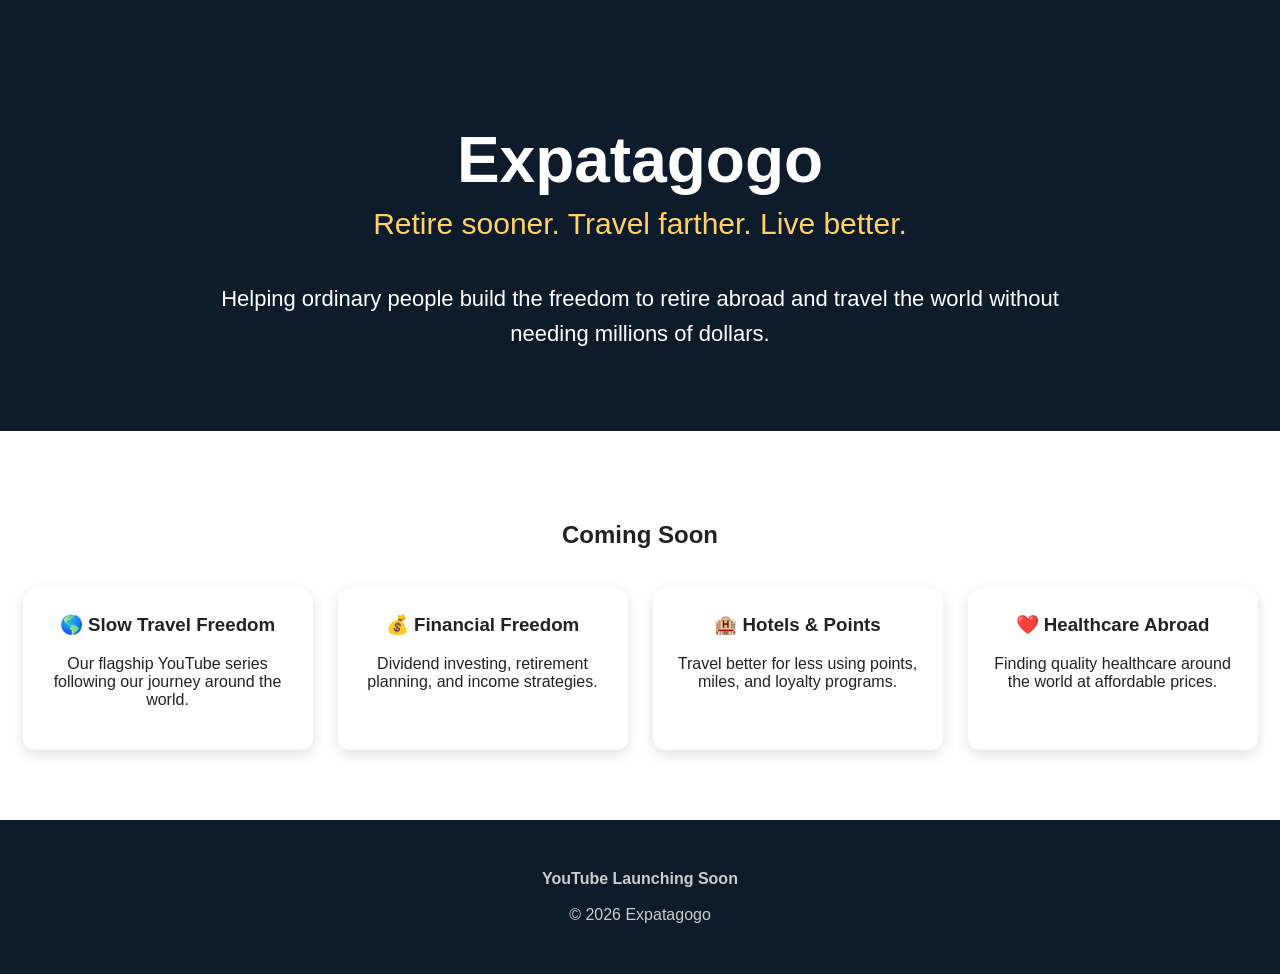
==== index.html @ 3b7f2f59 "Create initial landing page" ====
<!DOCTYPE html>
<html lang="en">
<head>
<meta charset="UTF-8">
<meta name="viewport" content="width=device-width, initial-scale=1">

<title>Expatagogo</title>

<style>
body{
    margin:0;
    font-family:Arial,Helvetica,sans-serif;
    background:#0d1b2a;
    color:white;
    text-align:center;
}

.hero{
    padding:80px 20px;
}

h1{
    font-size:64px;
    margin-bottom:10px;
}

.tagline{
    font-size:30px;
    color:#ffd166;
    margin-bottom:40px;
}

.subtitle{
    max-width:850px;
    margin:auto;
    font-size:22px;
    line-height:1.6;
}

.section{
    background:white;
    color:#222;
    padding:70px 20px;
}

.cards{
    display:flex;
    flex-wrap:wrap;
    justify-content:center;
    gap:25px;
    margin-top:40px;
}

.card{
    width:240px;
    padding:25px;
    border-radius:12px;
    box-shadow:0 4px 14px rgba(0,0,0,.12);
}

.card h3{
    margin-top:0;
}

footer{
    padding:50px;
    background:#0d1b2a;
    color:#ccc;
}
</style>

</head>

<body>

<div class="hero">

<h1>Expatagogo</h1>

<div class="tagline">
Retire sooner. Travel farther. Live better.
</div>

<div class="subtitle">

Helping ordinary people build the freedom to retire abroad and travel the world without needing millions of dollars.

</div>

</div>

<div class="section">

<h2>Coming Soon</h2>

<div class="cards">

<div class="card">
<h3>🌎 Slow Travel Freedom</h3>
<p>Our flagship YouTube series following our journey around the world.</p>
</div>

<div class="card">
<h3>💰 Financial Freedom</h3>
<p>Dividend investing, retirement planning, and income strategies.</p>
</div>

<div class="card">
<h3>🏨 Hotels & Points</h3>
<p>Travel better for less using points, miles, and loyalty programs.</p>
</div>

<div class="card">
<h3>❤️ Healthcare Abroad</h3>
<p>Finding quality healthcare around the world at affordable prices.</p>
</div>

</div>

</div>

<footer>

<strong>YouTube Launching Soon</strong>

<br><br>

© 2026 Expatagogo

</footer>

</body>
</html>
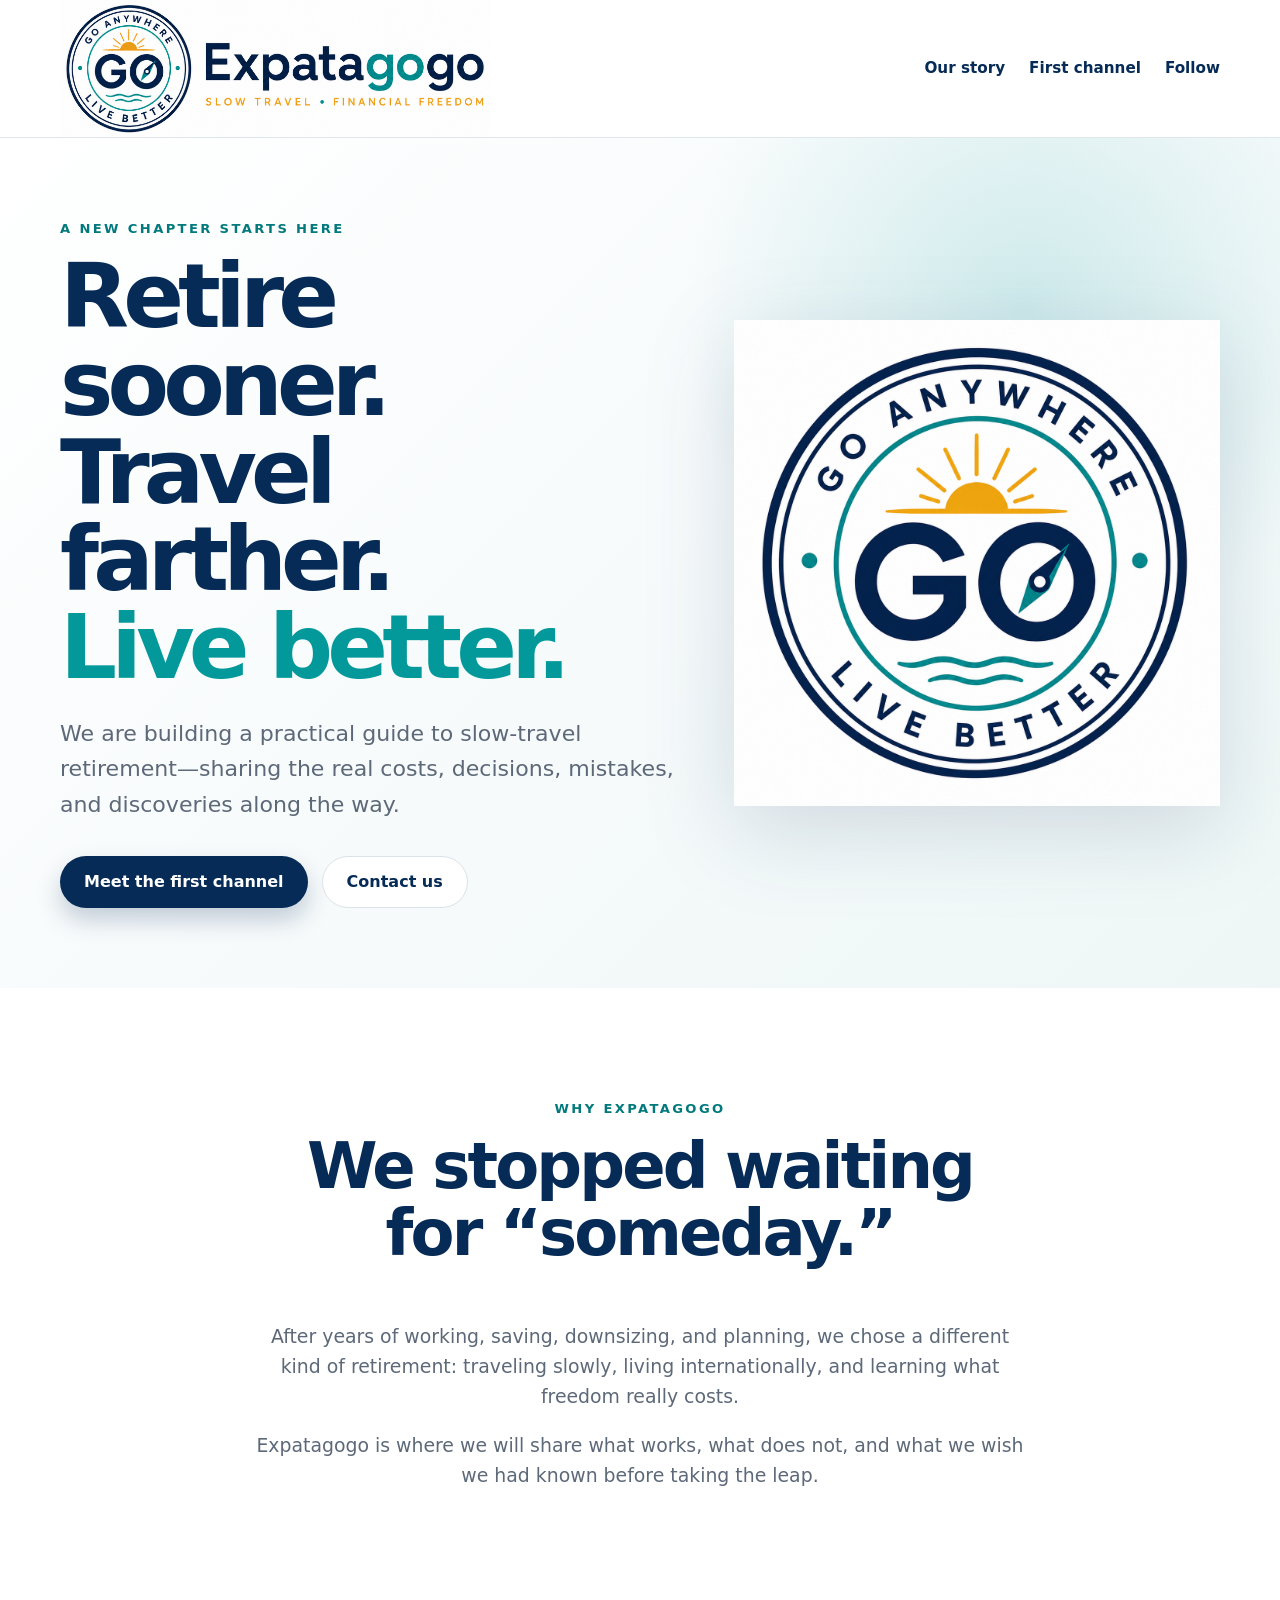
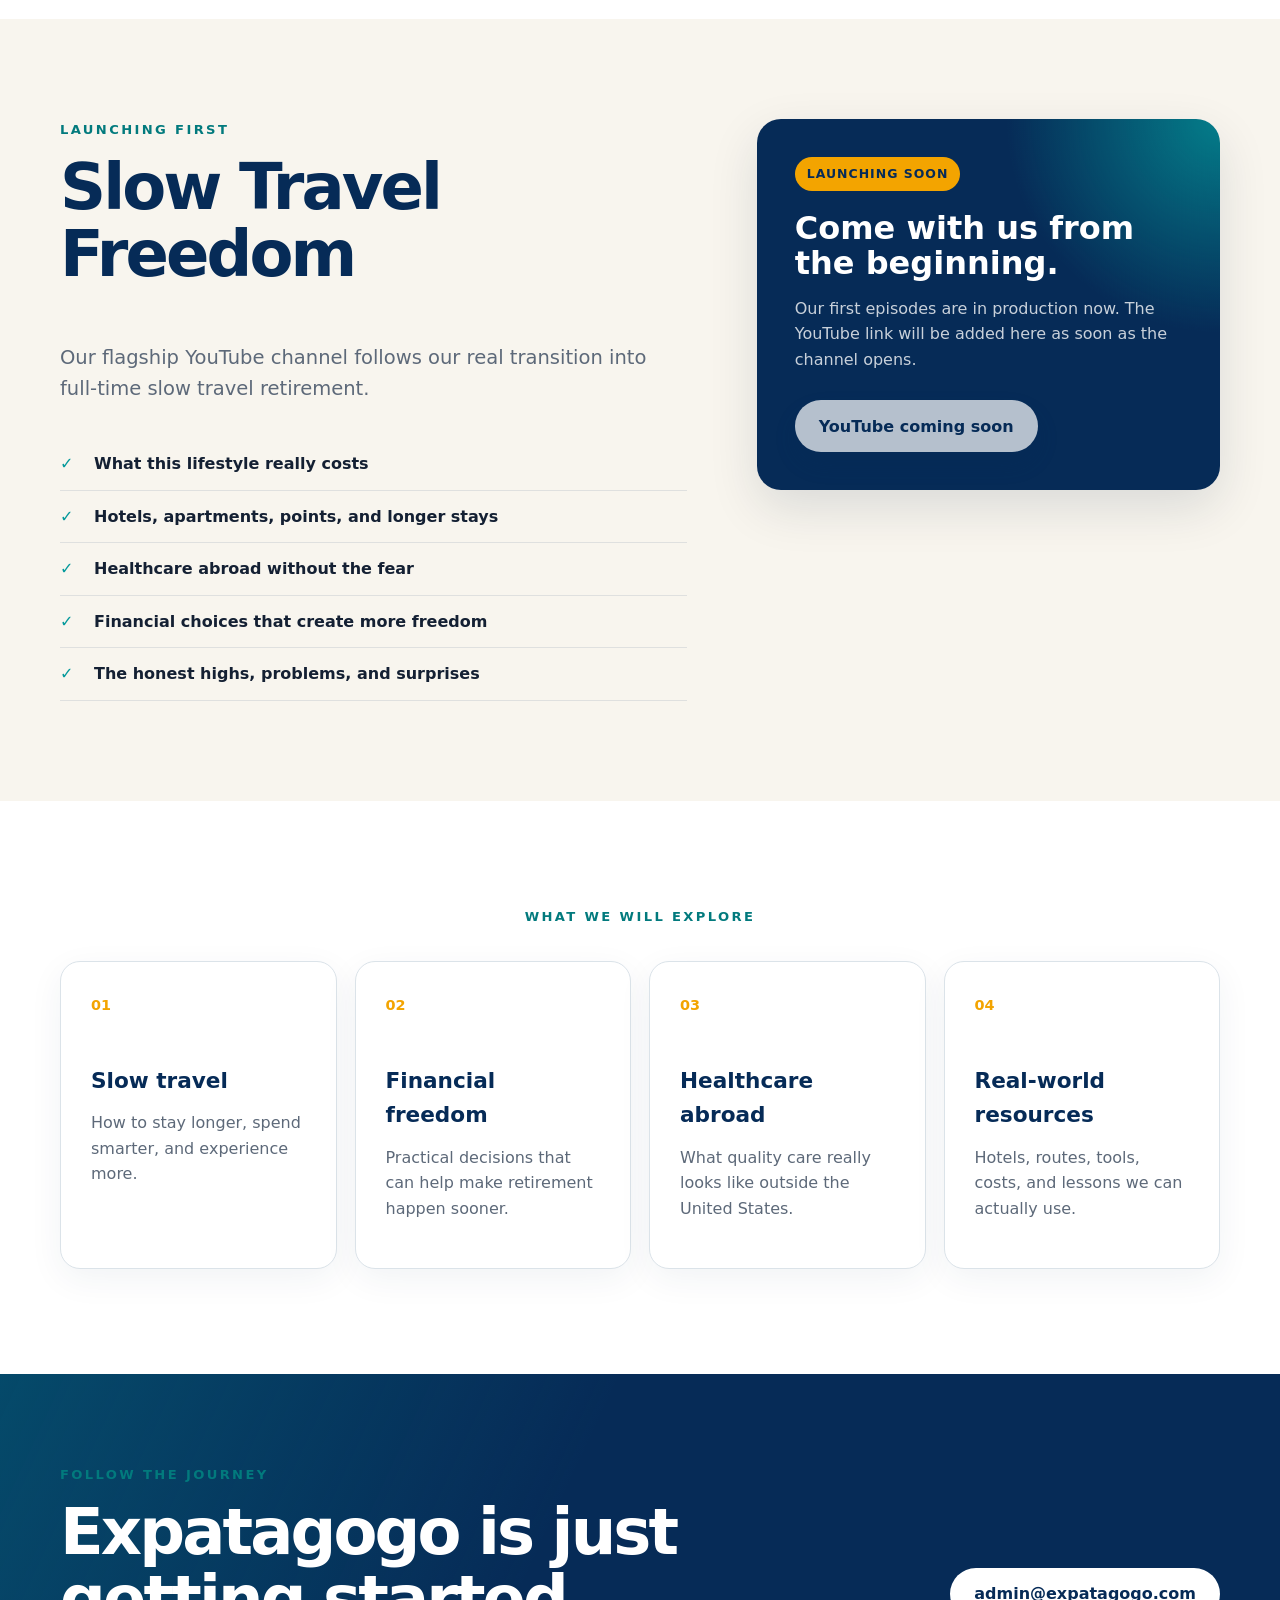
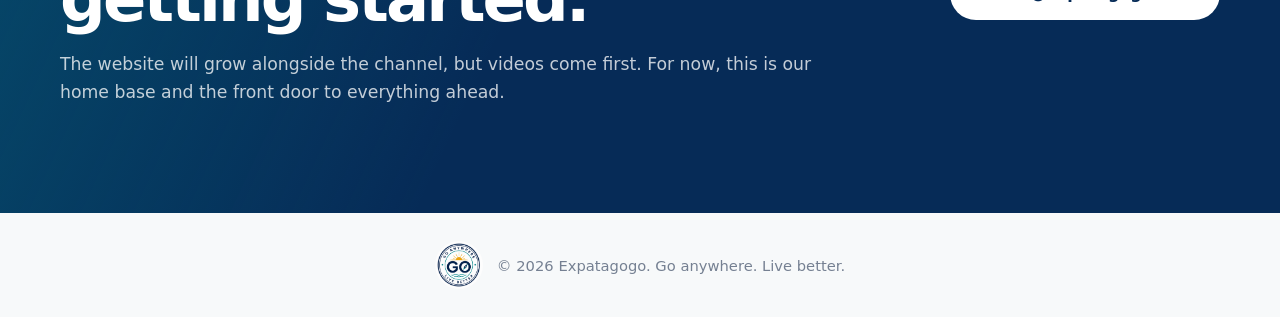
==== commit 1015b2ff: "Add first Expatagogo landing page" ====
--- a/index.html
+++ b/index.html
@@ -1,133 +1,154 @@
-<!DOCTYPE html>
+<!doctype html>
 <html lang="en">
 <head>
-<meta charset="UTF-8">
-<meta name="viewport" content="width=device-width, initial-scale=1">
+  <meta charset="utf-8">
+  <meta name="viewport" content="width=device-width, initial-scale=1">
+  <meta name="description" content="Expatagogo helps people retire sooner, travel farther, and live better through practical slow-travel guidance, financial freedom, and healthcare abroad.">
+  <meta name="theme-color" content="#062b57">
+  <title>Expatagogo | Retire sooner. Travel farther. Live better.</title>
 
-<title>Expatagogo</title>
+  <meta property="og:title" content="Expatagogo">
+  <meta property="og:description" content="Retire sooner. Travel farther. Live better.">
+  <meta property="og:type" content="website">
+  <meta property="og:image" content="images/expatagogo-round-logo.png">
 
-<style>
-body{
-    margin:0;
-    font-family:Arial,Helvetica,sans-serif;
-    background:#0d1b2a;
-    color:white;
-    text-align:center;
-}
-
-.hero{
-    padding:80px 20px;
-}
-
-h1{
-    font-size:64px;
-    margin-bottom:10px;
-}
-
-.tagline{
-    font-size:30px;
-    color:#ffd166;
-    margin-bottom:40px;
-}
-
-.subtitle{
-    max-width:850px;
-    margin:auto;
-    font-size:22px;
-    line-height:1.6;
-}
-
-.section{
-    background:white;
-    color:#222;
-    padding:70px 20px;
-}
-
-.cards{
-    display:flex;
-    flex-wrap:wrap;
-    justify-content:center;
-    gap:25px;
-    margin-top:40px;
-}
-
-.card{
-    width:240px;
-    padding:25px;
-    border-radius:12px;
-    box-shadow:0 4px 14px rgba(0,0,0,.12);
-}
-
-.card h3{
-    margin-top:0;
-}
-
-footer{
-    padding:50px;
-    background:#0d1b2a;
-    color:#ccc;
-}
-</style>
-
+  <link rel="icon" href="images/expatagogo-round-logo.png">
+  <link rel="stylesheet" href="styles.css">
 </head>
 
 <body>
+  <header class="site-header">
+    <div class="container header-inner">
+      <a class="brand" href="#top" aria-label="Expatagogo home">
+        <img src="images/expatagogo-horizontal-logo.png" alt="Expatagogo">
+      </a>
 
-<div class="hero">
+      <nav aria-label="Primary navigation">
+        <a href="#story">Our story</a>
+        <a href="#channel">First channel</a>
+        <a href="#follow">Follow</a>
+      </nav>
+    </div>
+  </header>
 
-<h1>Expatagogo</h1>
+  <main id="top">
+    <section class="hero">
+      <div class="container hero-inner">
+        <div class="hero-copy">
+          <p class="eyebrow">A new chapter starts here</p>
+          <h1>Retire sooner.<br>Travel farther.<br><span>Live better.</span></h1>
+          <p class="hero-lead">
+            We are building a practical guide to slow-travel retirement—sharing
+            the real costs, decisions, mistakes, and discoveries along the way.
+          </p>
 
-<div class="tagline">
-Retire sooner. Travel farther. Live better.
-</div>
+          <div class="hero-actions">
+            <a class="button button-primary" href="#channel">Meet the first channel</a>
+            <a class="button button-secondary" href="mailto:admin@expatagogo.com">Contact us</a>
+          </div>
+        </div>
 
-<div class="subtitle">
+        <div class="hero-mark">
+          <img src="images/expatagogo-round-logo.png" alt="Expatagogo Go Anywhere, Live Better emblem">
+        </div>
+      </div>
+    </section>
 
-Helping ordinary people build the freedom to retire abroad and travel the world without needing millions of dollars.
+    <section class="intro" id="story">
+      <div class="container narrow">
+        <p class="section-label">Why Expatagogo</p>
+        <h2>We stopped waiting for “someday.”</h2>
+        <p>
+          After years of working, saving, downsizing, and planning, we chose a
+          different kind of retirement: traveling slowly, living internationally,
+          and learning what freedom really costs.
+        </p>
+        <p>
+          Expatagogo is where we will share what works, what does not, and what
+          we wish we had known before taking the leap.
+        </p>
+      </div>
+    </section>
 
-</div>
+    <section class="channel" id="channel">
+      <div class="container channel-grid">
+        <div>
+          <p class="section-label">Launching first</p>
+          <h2>Slow Travel Freedom</h2>
+          <p class="channel-lead">
+            Our flagship YouTube channel follows our real transition into
+            full-time slow travel retirement.
+          </p>
 
-</div>
+          <ul class="check-list">
+            <li>What this lifestyle really costs</li>
+            <li>Hotels, apartments, points, and longer stays</li>
+            <li>Healthcare abroad without the fear</li>
+            <li>Financial choices that create more freedom</li>
+            <li>The honest highs, problems, and surprises</li>
+          </ul>
+        </div>
 
-<div class="section">
+        <aside class="launch-card">
+          <span class="launch-badge">Launching soon</span>
+          <h3>Come with us from the beginning.</h3>
+          <p>
+            Our first episodes are in production now. The YouTube link will be
+            added here as soon as the channel opens.
+          </p>
+          <a class="button button-primary disabled" href="#" aria-disabled="true">YouTube coming soon</a>
+        </aside>
+      </div>
+    </section>
 
-<h2>Coming Soon</h2>
+    <section class="topics">
+      <div class="container">
+        <p class="section-label centered">What we will explore</p>
+        <div class="topic-grid">
+          <article>
+            <span>01</span>
+            <h3>Slow travel</h3>
+            <p>How to stay longer, spend smarter, and experience more.</p>
+          </article>
+          <article>
+            <span>02</span>
+            <h3>Financial freedom</h3>
+            <p>Practical decisions that can help make retirement happen sooner.</p>
+          </article>
+          <article>
+            <span>03</span>
+            <h3>Healthcare abroad</h3>
+            <p>What quality care really looks like outside the United States.</p>
+          </article>
+          <article>
+            <span>04</span>
+            <h3>Real-world resources</h3>
+            <p>Hotels, routes, tools, costs, and lessons we can actually use.</p>
+          </article>
+        </div>
+      </div>
+    </section>
 
-<div class="cards">
+    <section class="follow" id="follow">
+      <div class="container follow-inner">
+        <div>
+          <p class="section-label">Follow the journey</p>
+          <h2>Expatagogo is just getting started.</h2>
+          <p>
+            The website will grow alongside the channel, but videos come first.
+            For now, this is our home base and the front door to everything ahead.
+          </p>
+        </div>
+        <a class="button button-light" href="mailto:admin@expatagogo.com">admin@expatagogo.com</a>
+      </div>
+    </section>
+  </main>
 
-<div class="card">
-<h3>🌎 Slow Travel Freedom</h3>
-<p>Our flagship YouTube series following our journey around the world.</p>
-</div>
-
-<div class="card">
-<h3>💰 Financial Freedom</h3>
-<p>Dividend investing, retirement planning, and income strategies.</p>
-</div>
-
-<div class="card">
-<h3>🏨 Hotels & Points</h3>
-<p>Travel better for less using points, miles, and loyalty programs.</p>
-</div>
-
-<div class="card">
-<h3>❤️ Healthcare Abroad</h3>
-<p>Finding quality healthcare around the world at affordable prices.</p>
-</div>
-
-</div>
-
-</div>
-
-<footer>
-
-<strong>YouTube Launching Soon</strong>
-
-<br><br>
-
-© 2026 Expatagogo
-
-</footer>
-
+  <footer>
+    <div class="container footer-inner">
+      <img src="images/expatagogo-round-logo.png" alt="" aria-hidden="true">
+      <p>© 2026 Expatagogo. Go anywhere. Live better.</p>
+    </div>
+  </footer>
 </body>
 </html>
--- a/styles.css
+++ b/styles.css
@@ -0,0 +1,488 @@
+:root {
+  --navy: #062b57;
+  --navy-deep: #031d3a;
+  --teal: #03999b;
+  --teal-dark: #027a7d;
+  --gold: #f3a400;
+  --cream: #f8f5ee;
+  --white: #ffffff;
+  --ink: #142033;
+  --muted: #5d6979;
+  --line: #dbe3e9;
+  --shadow: 0 18px 50px rgba(3, 29, 58, 0.12);
+  --radius: 24px;
+}
+
+* {
+  box-sizing: border-box;
+}
+
+html {
+  scroll-behavior: smooth;
+}
+
+body {
+  margin: 0;
+  color: var(--ink);
+  background: var(--white);
+  font-family: Inter, ui-sans-serif, system-ui, -apple-system, BlinkMacSystemFont, "Segoe UI", sans-serif;
+  line-height: 1.6;
+}
+
+img {
+  display: block;
+  max-width: 100%;
+}
+
+a {
+  color: inherit;
+}
+
+.container {
+  width: min(1160px, calc(100% - 40px));
+  margin: 0 auto;
+}
+
+.narrow {
+  width: min(780px, calc(100% - 40px));
+}
+
+.site-header {
+  position: sticky;
+  top: 0;
+  z-index: 20;
+  background: rgba(255, 255, 255, 0.94);
+  backdrop-filter: blur(14px);
+  border-bottom: 1px solid rgba(219, 227, 233, 0.85);
+}
+
+.header-inner {
+  min-height: 84px;
+  display: flex;
+  align-items: center;
+  justify-content: space-between;
+  gap: 28px;
+}
+
+.brand {
+  width: min(430px, 52vw);
+}
+
+.brand img {
+  width: 100%;
+}
+
+nav {
+  display: flex;
+  gap: 24px;
+}
+
+nav a {
+  text-decoration: none;
+  color: var(--navy);
+  font-weight: 700;
+  font-size: 0.95rem;
+}
+
+nav a:hover {
+  color: var(--teal-dark);
+}
+
+.hero {
+  overflow: hidden;
+  background:
+    radial-gradient(circle at 80% 20%, rgba(3, 153, 155, 0.16), transparent 28%),
+    linear-gradient(135deg, #ffffff 0%, #f6fafb 55%, #eef7f6 100%);
+}
+
+.hero-inner {
+  min-height: 690px;
+  display: grid;
+  grid-template-columns: 1.12fr 0.88fr;
+  align-items: center;
+  gap: 56px;
+  padding: 80px 0;
+}
+
+.eyebrow,
+.section-label {
+  margin: 0 0 14px;
+  color: var(--teal-dark);
+  font-size: 0.82rem;
+  font-weight: 850;
+  letter-spacing: 0.18em;
+  text-transform: uppercase;
+}
+
+.hero h1,
+h2,
+h3,
+p {
+  margin-top: 0;
+}
+
+.hero h1 {
+  margin-bottom: 24px;
+  color: var(--navy);
+  font-size: clamp(3.4rem, 7vw, 6.7rem);
+  line-height: 0.98;
+  letter-spacing: -0.065em;
+}
+
+.hero h1 span {
+  color: var(--teal);
+}
+
+.hero-lead {
+  max-width: 680px;
+  color: var(--muted);
+  font-size: clamp(1.15rem, 2vw, 1.38rem);
+}
+
+.hero-actions {
+  display: flex;
+  flex-wrap: wrap;
+  gap: 14px;
+  margin-top: 34px;
+}
+
+.button {
+  display: inline-flex;
+  min-height: 52px;
+  align-items: center;
+  justify-content: center;
+  padding: 0 24px;
+  border-radius: 999px;
+  text-decoration: none;
+  font-weight: 850;
+  transition: transform 160ms ease, box-shadow 160ms ease, background 160ms ease;
+}
+
+.button:hover {
+  transform: translateY(-2px);
+}
+
+.button-primary {
+  color: var(--white);
+  background: var(--navy);
+  box-shadow: 0 12px 24px rgba(6, 43, 87, 0.22);
+}
+
+.button-primary:hover {
+  background: var(--navy-deep);
+}
+
+.button-secondary {
+  color: var(--navy);
+  background: var(--white);
+  border: 1px solid var(--line);
+}
+
+.button-light {
+  color: var(--navy);
+  background: var(--white);
+}
+
+.disabled {
+  pointer-events: none;
+  opacity: 0.7;
+}
+
+.hero-mark {
+  position: relative;
+}
+
+.hero-mark::before {
+  content: "";
+  position: absolute;
+  inset: 12%;
+  z-index: -1;
+  border-radius: 50%;
+  background: var(--gold);
+  filter: blur(70px);
+  opacity: 0.12;
+}
+
+.hero-mark img {
+  width: min(100%, 520px);
+  margin: 0 auto;
+  filter: drop-shadow(0 24px 44px rgba(6, 43, 87, 0.15));
+}
+
+.intro {
+  padding: 110px 0;
+  text-align: center;
+}
+
+.intro h2,
+.channel h2,
+.follow h2 {
+  color: var(--navy);
+  font-size: clamp(2.3rem, 5vw, 4.5rem);
+  line-height: 1.05;
+  letter-spacing: -0.045em;
+}
+
+.intro p:not(.section-label) {
+  color: var(--muted);
+  font-size: 1.18rem;
+}
+
+.channel {
+  padding: 100px 0;
+  background: var(--cream);
+}
+
+.channel-grid {
+  display: grid;
+  grid-template-columns: 1.15fr 0.85fr;
+  gap: 70px;
+  align-items: start;
+}
+
+.channel-lead {
+  color: var(--muted);
+  font-size: 1.22rem;
+}
+
+.check-list {
+  padding: 0;
+  margin: 34px 0 0;
+  list-style: none;
+}
+
+.check-list li {
+  position: relative;
+  padding: 13px 0 13px 34px;
+  border-bottom: 1px solid rgba(6, 43, 87, 0.1);
+  font-weight: 700;
+}
+
+.check-list li::before {
+  content: "✓";
+  position: absolute;
+  left: 0;
+  color: var(--teal);
+  font-weight: 900;
+}
+
+.launch-card {
+  padding: 38px;
+  border-radius: var(--radius);
+  color: var(--white);
+  background:
+    radial-gradient(circle at top right, rgba(3, 153, 155, 0.75), transparent 36%),
+    var(--navy);
+  box-shadow: var(--shadow);
+}
+
+.launch-card h3 {
+  margin: 20px 0 14px;
+  font-size: 2rem;
+  line-height: 1.1;
+}
+
+.launch-card p {
+  color: rgba(255, 255, 255, 0.78);
+}
+
+.launch-card .button {
+  margin-top: 12px;
+  color: var(--navy);
+  background: var(--white);
+}
+
+.launch-badge {
+  display: inline-block;
+  padding: 7px 12px;
+  border-radius: 999px;
+  color: var(--navy);
+  background: var(--gold);
+  font-size: 0.78rem;
+  font-weight: 900;
+  letter-spacing: 0.08em;
+  text-transform: uppercase;
+}
+
+.topics {
+  padding: 105px 0;
+}
+
+.centered {
+  text-align: center;
+}
+
+.topic-grid {
+  display: grid;
+  grid-template-columns: repeat(4, 1fr);
+  gap: 18px;
+  margin-top: 34px;
+}
+
+.topic-grid article {
+  min-height: 260px;
+  padding: 30px;
+  border: 1px solid var(--line);
+  border-radius: 20px;
+  background: var(--white);
+  box-shadow: 0 10px 35px rgba(6, 43, 87, 0.06);
+}
+
+.topic-grid span {
+  color: var(--gold);
+  font-size: 0.9rem;
+  font-weight: 900;
+}
+
+.topic-grid h3 {
+  margin: 46px 0 12px;
+  color: var(--navy);
+  font-size: 1.35rem;
+}
+
+.topic-grid p {
+  color: var(--muted);
+}
+
+.follow {
+  padding: 90px 0;
+  color: var(--white);
+  background:
+    linear-gradient(115deg, rgba(3, 153, 155, 0.28), transparent 42%),
+    var(--navy);
+}
+
+.follow-inner {
+  display: flex;
+  align-items: center;
+  justify-content: space-between;
+  gap: 50px;
+}
+
+.follow h2 {
+  max-width: 700px;
+  margin-bottom: 18px;
+  color: var(--white);
+}
+
+.follow p:not(.section-label) {
+  max-width: 760px;
+  color: rgba(255, 255, 255, 0.76);
+  font-size: 1.08rem;
+}
+
+footer {
+  padding: 28px 0;
+  color: #758092;
+  background: #f7f9fa;
+}
+
+.footer-inner {
+  display: flex;
+  align-items: center;
+  justify-content: center;
+  gap: 14px;
+}
+
+.footer-inner img {
+  width: 48px;
+  height: 48px;
+  border-radius: 50%;
+}
+
+.footer-inner p {
+  margin: 0;
+  font-size: 0.92rem;
+}
+
+@media (max-width: 900px) {
+  nav {
+    display: none;
+  }
+
+  .brand {
+    width: min(430px, 82vw);
+  }
+
+  .hero-inner,
+  .channel-grid {
+    grid-template-columns: 1fr;
+  }
+
+  .hero-inner {
+    padding: 66px 0 72px;
+  }
+
+  .hero-copy {
+    text-align: center;
+  }
+
+  .hero-lead {
+    margin-left: auto;
+    margin-right: auto;
+  }
+
+  .hero-actions {
+    justify-content: center;
+  }
+
+  .hero-mark img {
+    width: min(86vw, 430px);
+  }
+
+  .topic-grid {
+    grid-template-columns: repeat(2, 1fr);
+  }
+
+  .follow-inner {
+    align-items: flex-start;
+    flex-direction: column;
+  }
+}
+
+@media (max-width: 560px) {
+  .container,
+  .narrow {
+    width: min(100% - 28px, 1160px);
+  }
+
+  .header-inner {
+    min-height: 70px;
+  }
+
+  .hero h1 {
+    font-size: clamp(3.05rem, 17vw, 4.7rem);
+  }
+
+  .hero-actions {
+    flex-direction: column;
+  }
+
+  .button {
+    width: 100%;
+  }
+
+  .intro,
+  .channel,
+  .topics,
+  .follow {
+    padding: 72px 0;
+  }
+
+  .launch-card {
+    padding: 28px;
+  }
+
+  .topic-grid {
+    grid-template-columns: 1fr;
+  }
+
+  .topic-grid article {
+    min-height: 220px;
+  }
+
+  .footer-inner {
+    text-align: center;
+    flex-direction: column;
+  }
+}
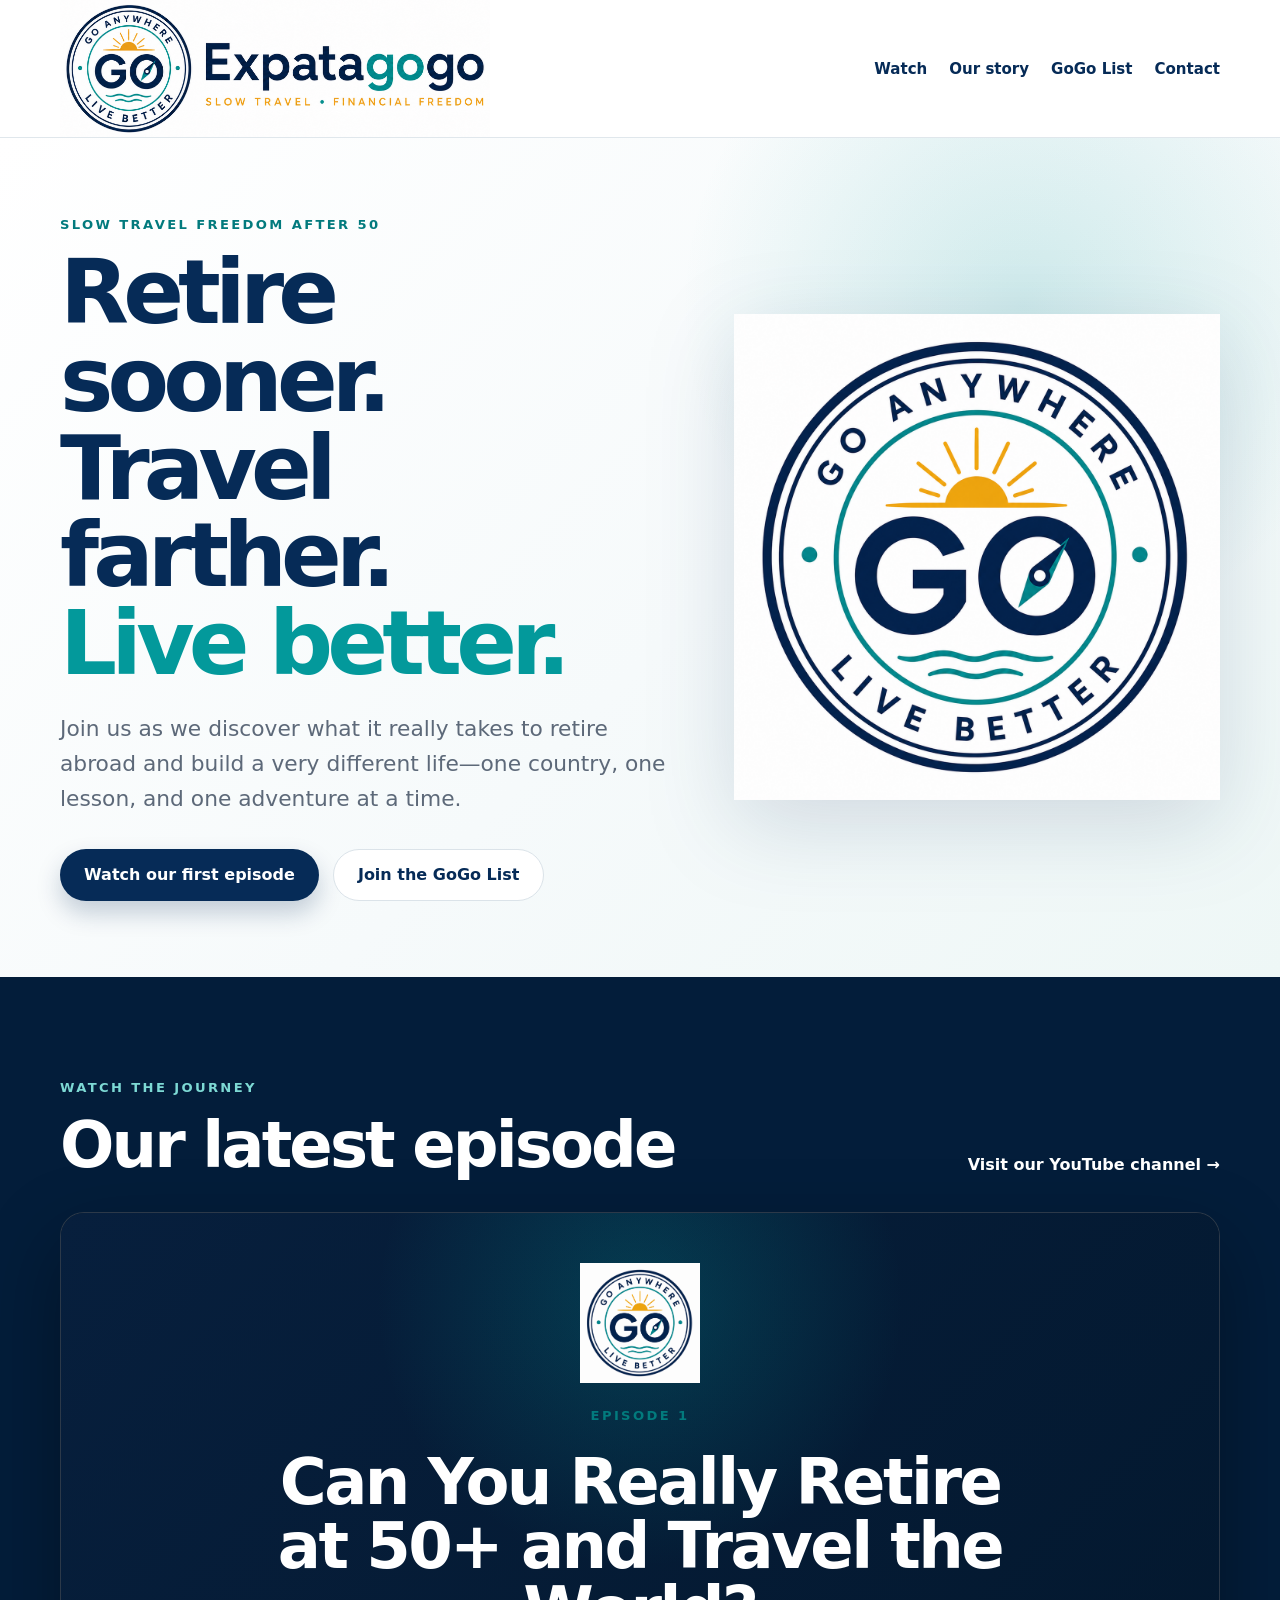
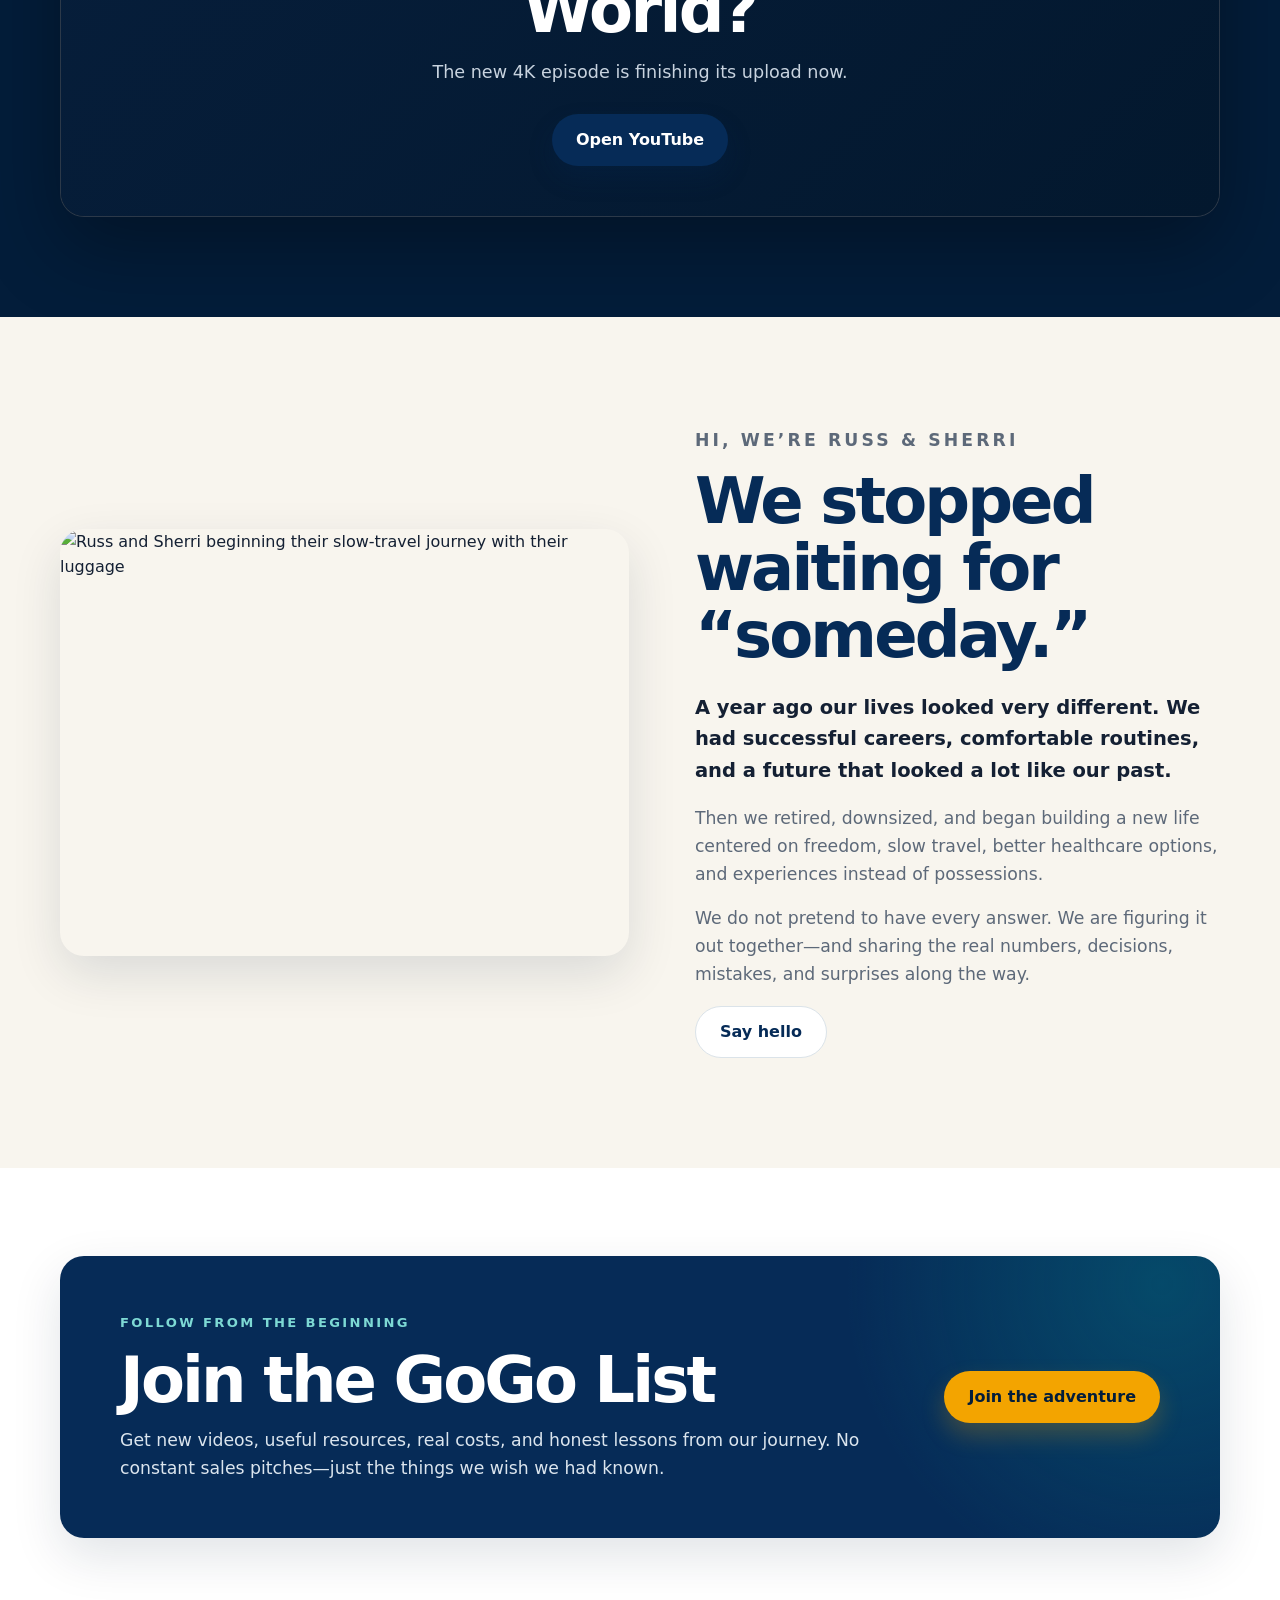
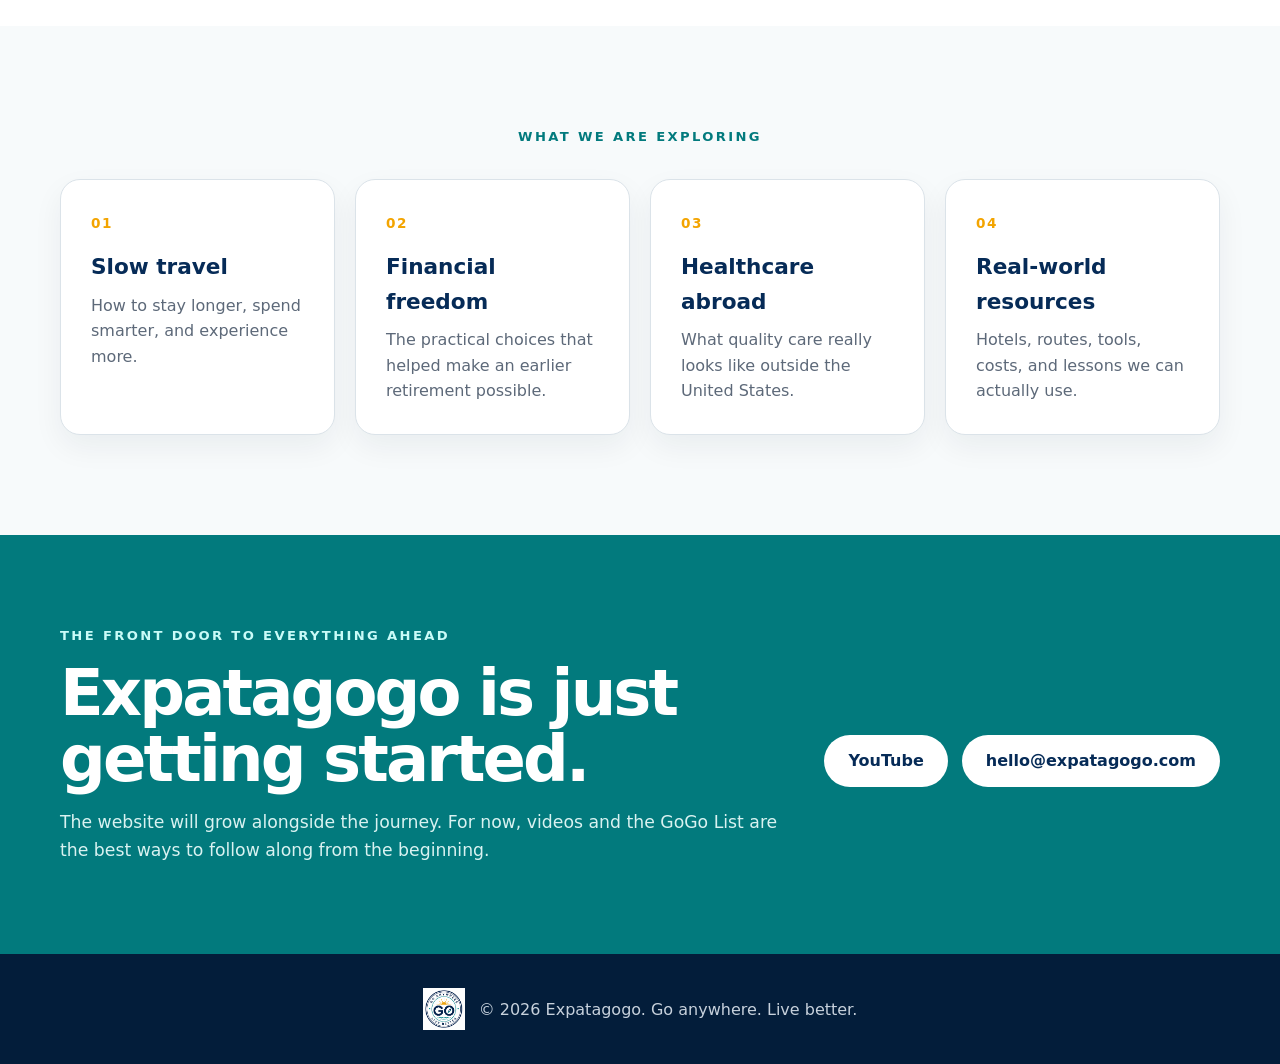
==== commit b869ecd7: "Add video, story, and GoGo List sections" ====
--- a/index.html
+++ b/index.html
@@ -3,12 +3,13 @@
 <head>
   <meta charset="utf-8">
   <meta name="viewport" content="width=device-width, initial-scale=1">
-  <meta name="description" content="Expatagogo helps people retire sooner, travel farther, and live better through practical slow-travel guidance, financial freedom, and healthcare abroad.">
+  <meta name="description" content="Follow Russ and Sherri as they test whether ordinary people can retire at 50+, travel the world, and build a life with more freedom.">
   <meta name="theme-color" content="#062b57">
-  <title>Expatagogo | Retire sooner. Travel farther. Live better.</title>
+
+  <title>Expatagogo | Slow Travel Freedom</title>
 
   <meta property="og:title" content="Expatagogo">
-  <meta property="og:description" content="Retire sooner. Travel farther. Live better.">
+  <meta property="og:description" content="Can you really retire at 50+ and travel the world? We decided to find out.">
   <meta property="og:type" content="website">
   <meta property="og:image" content="images/expatagogo-round-logo.png">
 
@@ -24,9 +25,10 @@
       </a>
 
       <nav aria-label="Primary navigation">
+        <a href="#watch">Watch</a>
         <a href="#story">Our story</a>
-        <a href="#channel">First channel</a>
-        <a href="#follow">Follow</a>
+        <a href="signup.html">GoGo List</a>
+        <a href="mailto:hello@expatagogo.com">Contact</a>
       </nav>
     </div>
   </header>
@@ -35,16 +37,17 @@
     <section class="hero">
       <div class="container hero-inner">
         <div class="hero-copy">
-          <p class="eyebrow">A new chapter starts here</p>
+          <p class="eyebrow">Slow travel freedom after 50</p>
           <h1>Retire sooner.<br>Travel farther.<br><span>Live better.</span></h1>
+
           <p class="hero-lead">
-            We are building a practical guide to slow-travel retirement—sharing
-            the real costs, decisions, mistakes, and discoveries along the way.
+            Join us as we discover what it really takes to retire abroad and build
+            a very different life—one country, one lesson, and one adventure at a time.
           </p>
 
           <div class="hero-actions">
-            <a class="button button-primary" href="#channel">Meet the first channel</a>
-            <a class="button button-secondary" href="mailto:admin@expatagogo.com">Contact us</a>
+            <a class="button button-primary" href="#watch">Watch our first episode</a>
+            <a class="button button-secondary" href="signup.html">Join the GoGo List</a>
           </div>
         </div>
 
@@ -54,72 +57,101 @@
       </div>
     </section>
 
-    <section class="intro" id="story">
-      <div class="container narrow">
-        <p class="section-label">Why Expatagogo</p>
-        <h2>We stopped waiting for “someday.”</h2>
-        <p>
-          After years of working, saving, downsizing, and planning, we chose a
-          different kind of retirement: traveling slowly, living internationally,
-          and learning what freedom really costs.
-        </p>
-        <p>
-          Expatagogo is where we will share what works, what does not, and what
-          we wish we had known before taking the leap.
-        </p>
-      </div>
-    </section>
-
-    <section class="channel" id="channel">
-      <div class="container channel-grid">
+    <section class="watch-section" id="watch">
+      <div class="container">
+        <div class="section-heading">
+          <div>
+            <p class="section-label">Watch the journey</p>
+            <h2>Our latest episode</h2>
+          </div>
+          <a class="text-link" href="https://www.youtube.com/@expatagogo" target="_blank" rel="noopener">
+            Visit our YouTube channel →
+          </a>
+        </div>
+
+        <div id="video-shell" class="video-shell">
+          <div class="video-placeholder">
+            <img src="images/expatagogo-round-logo.png" alt="" aria-hidden="true">
+            <p class="section-label">Episode 1</p>
+            <h3>Can You Really Retire at 50+ and Travel the World?</h3>
+            <p>The new 4K episode is finishing its upload now.</p>
+            <a class="button button-primary" href="https://www.youtube.com/@expatagogo" target="_blank" rel="noopener">
+              Open YouTube
+            </a>
+          </div>
+        </div>
+      </div>
+    </section>
+
+    <section class="story-section" id="story">
+      <div class="container story-grid">
+        <figure class="story-photo">
+          <img src="images/russ-sherri-airport.png" alt="Russ and Sherri beginning their slow-travel journey with their luggage">
+        </figure>
+
+        <div class="story-copy">
+          <p class="section-label">Hi, we’re Russ &amp; Sherri</p>
+          <h2>We stopped waiting for “someday.”</h2>
+
+          <p class="story-lead">
+            A year ago our lives looked very different. We had successful careers,
+            comfortable routines, and a future that looked a lot like our past.
+          </p>
+
+          <p>
+            Then we retired, downsized, and began building a new life centered on
+            freedom, slow travel, better healthcare options, and experiences instead
+            of possessions.
+          </p>
+
+          <p>
+            We do not pretend to have every answer. We are figuring it out together—and
+            sharing the real numbers, decisions, mistakes, and surprises along the way.
+          </p>
+
+          <a class="button button-secondary" href="mailto:hello@expatagogo.com">Say hello</a>
+        </div>
+      </div>
+    </section>
+
+    <section class="gogo-section">
+      <div class="container gogo-card">
         <div>
-          <p class="section-label">Launching first</p>
-          <h2>Slow Travel Freedom</h2>
-          <p class="channel-lead">
-            Our flagship YouTube channel follows our real transition into
-            full-time slow travel retirement.
-          </p>
-
-          <ul class="check-list">
-            <li>What this lifestyle really costs</li>
-            <li>Hotels, apartments, points, and longer stays</li>
-            <li>Healthcare abroad without the fear</li>
-            <li>Financial choices that create more freedom</li>
-            <li>The honest highs, problems, and surprises</li>
-          </ul>
-        </div>
-
-        <aside class="launch-card">
-          <span class="launch-badge">Launching soon</span>
-          <h3>Come with us from the beginning.</h3>
-          <p>
-            Our first episodes are in production now. The YouTube link will be
-            added here as soon as the channel opens.
-          </p>
-          <a class="button button-primary disabled" href="#" aria-disabled="true">YouTube coming soon</a>
-        </aside>
+          <p class="section-label">Follow from the beginning</p>
+          <h2>Join the GoGo List</h2>
+          <p>
+            Get new videos, useful resources, real costs, and honest lessons from our
+            journey. No constant sales pitches—just the things we wish we had known.
+          </p>
+        </div>
+
+        <a class="button button-gold" href="signup.html">Join the adventure</a>
       </div>
     </section>
 
     <section class="topics">
       <div class="container">
-        <p class="section-label centered">What we will explore</p>
+        <p class="section-label centered">What we are exploring</p>
+
         <div class="topic-grid">
           <article>
             <span>01</span>
             <h3>Slow travel</h3>
             <p>How to stay longer, spend smarter, and experience more.</p>
           </article>
+
           <article>
             <span>02</span>
             <h3>Financial freedom</h3>
-            <p>Practical decisions that can help make retirement happen sooner.</p>
-          </article>
+            <p>The practical choices that helped make an earlier retirement possible.</p>
+          </article>
+
           <article>
             <span>03</span>
             <h3>Healthcare abroad</h3>
             <p>What quality care really looks like outside the United States.</p>
           </article>
+
           <article>
             <span>04</span>
             <h3>Real-world resources</h3>
@@ -132,14 +164,18 @@
     <section class="follow" id="follow">
       <div class="container follow-inner">
         <div>
-          <p class="section-label">Follow the journey</p>
+          <p class="section-label">The front door to everything ahead</p>
           <h2>Expatagogo is just getting started.</h2>
           <p>
-            The website will grow alongside the channel, but videos come first.
-            For now, this is our home base and the front door to everything ahead.
-          </p>
-        </div>
-        <a class="button button-light" href="mailto:admin@expatagogo.com">admin@expatagogo.com</a>
+            The website will grow alongside the journey. For now, videos and the
+            GoGo List are the best ways to follow along from the beginning.
+          </p>
+        </div>
+
+        <div class="follow-actions">
+          <a class="button button-light" href="https://www.youtube.com/@expatagogo" target="_blank" rel="noopener">YouTube</a>
+          <a class="button button-light" href="mailto:hello@expatagogo.com">hello@expatagogo.com</a>
+        </div>
       </div>
     </section>
   </main>
@@ -150,5 +186,25 @@
       <p>© 2026 Expatagogo. Go anywhere. Live better.</p>
     </div>
   </footer>
+
+  <script src="site-config.js"></script>
+  <script>
+    const shell = document.getElementById("video-shell");
+    const videoId = window.EXPATAGOGO?.latestYouTubeVideoId?.trim();
+
+    if (shell && videoId) {
+      shell.innerHTML = `
+        <div class="video-frame">
+          <iframe
+            src="https://www.youtube-nocookie.com/embed/${encodeURIComponent(videoId)}"
+            title="Latest Expatagogo YouTube episode"
+            allow="accelerometer; autoplay; clipboard-write; encrypted-media; gyroscope; picture-in-picture; web-share"
+            referrerpolicy="strict-origin-when-cross-origin"
+            allowfullscreen>
+          </iframe>
+        </div>
+      `;
+    }
+  </script>
 </body>
 </html>
--- a/styles.css
+++ b/styles.css
@@ -43,10 +43,6 @@
   margin: 0 auto;
 }
 
-.narrow {
-  width: min(780px, calc(100% - 40px));
-}
-
 .site-header {
   position: sticky;
   top: 0;
@@ -74,17 +70,20 @@
 
 nav {
   display: flex;
-  gap: 24px;
+  flex-wrap: wrap;
+  justify-content: flex-end;
+  gap: 22px;
 }
 
 nav a {
   text-decoration: none;
   color: var(--navy);
-  font-weight: 700;
-  font-size: 0.95rem;
-}
-
-nav a:hover {
+  font-weight: 800;
+  font-size: 0.94rem;
+}
+
+nav a:hover,
+.text-link:hover {
   color: var(--teal-dark);
 }
 
@@ -96,12 +95,12 @@
 }
 
 .hero-inner {
-  min-height: 690px;
+  min-height: 660px;
   display: grid;
   grid-template-columns: 1.12fr 0.88fr;
   align-items: center;
   gap: 56px;
-  padding: 80px 0;
+  padding: 76px 0;
 }
 
 .eyebrow,
@@ -115,35 +114,39 @@
 }
 
 .hero h1,
+.signup-copy h1,
 h2,
 h3,
 p {
   margin-top: 0;
 }
 
-.hero h1 {
+.hero h1,
+.signup-copy h1 {
   margin-bottom: 24px;
   color: var(--navy);
-  font-size: clamp(3.4rem, 7vw, 6.7rem);
+  font-size: clamp(3.35rem, 7vw, 6.6rem);
   line-height: 0.98;
   letter-spacing: -0.065em;
 }
 
-.hero h1 span {
+.hero h1 span,
+.signup-copy h1 span {
   color: var(--teal);
 }
 
 .hero-lead {
-  max-width: 680px;
+  max-width: 700px;
   color: var(--muted);
-  font-size: clamp(1.15rem, 2vw, 1.38rem);
-}
-
-.hero-actions {
+  font-size: clamp(1.12rem, 2vw, 1.36rem);
+}
+
+.hero-actions,
+.follow-actions {
   display: flex;
   flex-wrap: wrap;
   gap: 14px;
-  margin-top: 34px;
+  margin-top: 32px;
 }
 
 .button {
@@ -154,6 +157,7 @@
   padding: 0 24px;
   border-radius: 999px;
   text-decoration: none;
+  text-align: center;
   font-weight: 850;
   transition: transform 160ms ease, box-shadow 160ms ease, background 160ms ease;
 }
@@ -183,9 +187,10 @@
   background: var(--white);
 }
 
-.disabled {
-  pointer-events: none;
-  opacity: 0.7;
+.button-gold {
+  color: var(--navy-deep);
+  background: var(--gold);
+  box-shadow: 0 12px 24px rgba(243, 164, 0, 0.24);
 }
 
 .hero-mark {
@@ -204,58 +209,221 @@
 }
 
 .hero-mark img {
-  width: min(100%, 520px);
+  width: min(100%, 500px);
   margin: 0 auto;
   filter: drop-shadow(0 24px 44px rgba(6, 43, 87, 0.15));
 }
 
-.intro {
+.watch-section {
+  padding: 100px 0;
+  background: var(--navy-deep);
+  color: var(--white);
+}
+
+.section-heading {
+  display: flex;
+  align-items: end;
+  justify-content: space-between;
+  gap: 30px;
+  margin-bottom: 34px;
+}
+
+.section-heading h2,
+.story-copy h2,
+.gogo-card h2,
+.follow h2,
+.signup-panel h2 {
+  margin-bottom: 0;
+  font-size: clamp(2.25rem, 5vw, 4.35rem);
+  line-height: 1.04;
+  letter-spacing: -0.045em;
+}
+
+.section-heading .section-label {
+  color: #7dd9d4;
+}
+
+.text-link {
+  color: var(--white);
+  text-decoration: none;
+  font-weight: 800;
+}
+
+.video-shell {
+  overflow: hidden;
+  border-radius: var(--radius);
+  background: #09192b;
+  border: 1px solid rgba(255, 255, 255, 0.14);
+  box-shadow: 0 30px 80px rgba(0, 0, 0, 0.32);
+}
+
+.video-frame {
+  aspect-ratio: 16 / 9;
+}
+
+.video-frame iframe {
+  width: 100%;
+  height: 100%;
+  border: 0;
+}
+
+.video-placeholder {
+  min-height: 520px;
+  display: grid;
+  place-items: center;
+  align-content: center;
+  gap: 10px;
+  padding: 50px 24px;
+  text-align: center;
+  background:
+    radial-gradient(circle at 50% 15%, rgba(3, 153, 155, 0.26), transparent 34%),
+    linear-gradient(135deg, #071f3d, #03182e);
+}
+
+.video-placeholder img {
+  width: 120px;
+  margin-bottom: 12px;
+}
+
+.video-placeholder h3 {
+  max-width: 800px;
+  margin-bottom: 6px;
+  font-size: clamp(2rem, 5vw, 4.3rem);
+  line-height: 1;
+  letter-spacing: -0.04em;
+}
+
+.video-placeholder p:not(.section-label) {
+  color: #c8d3df;
+  font-size: 1.1rem;
+}
+
+.story-section {
   padding: 110px 0;
+  background: var(--cream);
+}
+
+.story-grid {
+  display: grid;
+  grid-template-columns: minmax(0, 1.04fr) minmax(0, 0.96fr);
+  align-items: center;
+  gap: 66px;
+}
+
+.story-photo {
+  margin: 0;
+}
+
+.story-photo img {
+  width: 100%;
+  aspect-ratio: 4 / 3;
+  object-fit: cover;
+  border-radius: var(--radius);
+  box-shadow: var(--shadow);
+}
+
+.story-copy h2 {
+  color: var(--navy);
+  margin-bottom: 24px;
+}
+
+.story-copy p {
+  color: var(--muted);
+  font-size: 1.08rem;
+}
+
+.story-copy .story-lead {
+  color: var(--ink);
+  font-size: 1.22rem;
+  font-weight: 650;
+}
+
+.gogo-section {
+  padding: 88px 0;
+  background: var(--white);
+}
+
+.gogo-card {
+  display: grid;
+  grid-template-columns: 1fr auto;
+  align-items: center;
+  gap: 50px;
+  padding: 56px 60px;
+  color: var(--white);
+  background:
+    radial-gradient(circle at 95% 10%, rgba(3, 153, 155, 0.28), transparent 28%),
+    var(--navy);
+  border-radius: var(--radius);
+  box-shadow: var(--shadow);
+}
+
+.gogo-card h2 {
+  margin-bottom: 14px;
+}
+
+.gogo-card p:not(.section-label) {
+  max-width: 760px;
+  margin-bottom: 0;
+  color: #dbe5ee;
+  font-size: 1.08rem;
+}
+
+.gogo-card .section-label {
+  color: #7dd9d4;
+}
+
+.topics {
+  padding: 100px 0;
+  background: #f7fafb;
+}
+
+.centered {
   text-align: center;
 }
 
-.intro h2,
-.channel h2,
-.follow h2 {
-  color: var(--navy);
-  font-size: clamp(2.3rem, 5vw, 4.5rem);
-  line-height: 1.05;
-  letter-spacing: -0.045em;
-}
-
-.intro p:not(.section-label) {
+.topic-grid {
+  display: grid;
+  grid-template-columns: repeat(4, 1fr);
+  gap: 20px;
+  margin-top: 32px;
+}
+
+.topic-grid article {
+  padding: 30px;
+  background: var(--white);
+  border: 1px solid var(--line);
+  border-radius: 20px;
+  box-shadow: 0 12px 30px rgba(3, 29, 58, 0.06);
+}
+
+.topic-grid span {
+  color: var(--gold);
+  font-size: 0.85rem;
+  font-weight: 900;
+  letter-spacing: 0.12em;
+}
+
+.topic-grid h3 {
+  margin: 14px 0 8px;
+  color: var(--navy);
+  font-size: 1.35rem;
+}
+
+.topic-grid p {
+  margin-bottom: 0;
   color: var(--muted);
-  font-size: 1.18rem;
-}
-
-.channel {
-  padding: 100px 0;
-  background: var(--cream);
-}
-
-.channel-grid {
-  display: grid;
-  grid-template-columns: 1.15fr 0.85fr;
-  gap: 70px;
-  align-items: start;
-}
-
-.channel-lead {
-  color: var(--muted);
-  font-size: 1.22rem;
 }
 
 .check-list {
   padding: 0;
-  margin: 34px 0 0;
+  margin: 28px 0 0;
   list-style: none;
 }
 
 .check-list li {
   position: relative;
-  padding: 13px 0 13px 34px;
-  border-bottom: 1px solid rgba(6, 43, 87, 0.1);
-  font-weight: 700;
+  margin: 12px 0;
+  padding-left: 30px;
 }
 
 .check-list li::before {
@@ -266,115 +434,38 @@
   font-weight: 900;
 }
 
-.launch-card {
-  padding: 38px;
-  border-radius: var(--radius);
-  color: var(--white);
-  background:
-    radial-gradient(circle at top right, rgba(3, 153, 155, 0.75), transparent 36%),
-    var(--navy);
-  box-shadow: var(--shadow);
-}
-
-.launch-card h3 {
-  margin: 20px 0 14px;
-  font-size: 2rem;
-  line-height: 1.1;
-}
-
-.launch-card p {
-  color: rgba(255, 255, 255, 0.78);
-}
-
-.launch-card .button {
-  margin-top: 12px;
-  color: var(--navy);
-  background: var(--white);
-}
-
-.launch-badge {
-  display: inline-block;
-  padding: 7px 12px;
-  border-radius: 999px;
-  color: var(--navy);
-  background: var(--gold);
-  font-size: 0.78rem;
-  font-weight: 900;
-  letter-spacing: 0.08em;
-  text-transform: uppercase;
-}
-
-.topics {
-  padding: 105px 0;
-}
-
-.centered {
-  text-align: center;
-}
-
-.topic-grid {
-  display: grid;
-  grid-template-columns: repeat(4, 1fr);
-  gap: 18px;
-  margin-top: 34px;
-}
-
-.topic-grid article {
-  min-height: 260px;
-  padding: 30px;
-  border: 1px solid var(--line);
-  border-radius: 20px;
-  background: var(--white);
-  box-shadow: 0 10px 35px rgba(6, 43, 87, 0.06);
-}
-
-.topic-grid span {
-  color: var(--gold);
-  font-size: 0.9rem;
-  font-weight: 900;
-}
-
-.topic-grid h3 {
-  margin: 46px 0 12px;
-  color: var(--navy);
-  font-size: 1.35rem;
-}
-
-.topic-grid p {
-  color: var(--muted);
-}
-
 .follow {
   padding: 90px 0;
   color: var(--white);
-  background:
-    linear-gradient(115deg, rgba(3, 153, 155, 0.28), transparent 42%),
-    var(--navy);
+  background: var(--teal-dark);
 }
 
 .follow-inner {
-  display: flex;
-  align-items: center;
-  justify-content: space-between;
-  gap: 50px;
+  display: grid;
+  grid-template-columns: 1fr auto;
+  align-items: center;
+  gap: 44px;
 }
 
 .follow h2 {
-  max-width: 700px;
-  margin-bottom: 18px;
-  color: var(--white);
+  margin-bottom: 16px;
 }
 
 .follow p:not(.section-label) {
   max-width: 760px;
-  color: rgba(255, 255, 255, 0.76);
+  margin-bottom: 0;
+  color: #d9f2f1;
   font-size: 1.08rem;
 }
 
+.follow .section-label {
+  color: #c9fbf8;
+}
+
 footer {
-  padding: 28px 0;
-  color: #758092;
-  background: #f7f9fa;
+  padding: 34px 0;
+  background: var(--navy-deep);
+  color: #c7d1dc;
 }
 
 .footer-inner {
@@ -382,107 +473,198 @@
   align-items: center;
   justify-content: center;
   gap: 14px;
+  text-align: center;
 }
 
 .footer-inner img {
-  width: 48px;
-  height: 48px;
-  border-radius: 50%;
+  width: 42px;
 }
 
 .footer-inner p {
   margin: 0;
-  font-size: 0.92rem;
-}
-
-@media (max-width: 900px) {
-  nav {
-    display: none;
-  }
-
-  .brand {
-    width: min(430px, 82vw);
+}
+
+/* Signup page */
+
+.signup-page {
+  background: var(--cream);
+}
+
+.signup-hero {
+  min-height: calc(100vh - 84px);
+  display: flex;
+  align-items: center;
+  padding: 80px 0;
+  background:
+    radial-gradient(circle at 12% 20%, rgba(243, 164, 0, 0.14), transparent 26%),
+    radial-gradient(circle at 88% 24%, rgba(3, 153, 155, 0.16), transparent 30%),
+    var(--cream);
+}
+
+.signup-grid {
+  display: grid;
+  grid-template-columns: 1.05fr 0.95fr;
+  align-items: center;
+  gap: 70px;
+}
+
+.signup-copy h1 {
+  font-size: clamp(3.4rem, 7vw, 6.5rem);
+}
+
+.signup-benefits {
+  color: var(--navy);
+  font-weight: 700;
+}
+
+.signup-panel {
+  padding: 50px;
+  text-align: center;
+  background: var(--white);
+  border: 1px solid var(--line);
+  border-radius: var(--radius);
+  box-shadow: var(--shadow);
+}
+
+.signup-panel > img {
+  width: 130px;
+  margin: 0 auto 26px;
+}
+
+.signup-panel h2 {
+  color: var(--navy);
+  margin-bottom: 18px;
+}
+
+.signup-panel p {
+  color: var(--muted);
+}
+
+.signup-button {
+  width: 100%;
+  margin-top: 16px;
+}
+
+.privacy-note {
+  margin: 18px 0 0;
+  font-size: 0.84rem;
+}
+
+/* Responsive */
+
+@media (max-width: 940px) {
+  .header-inner {
+    padding: 18px 0;
+    align-items: flex-start;
   }
 
   .hero-inner,
-  .channel-grid {
+  .story-grid,
+  .signup-grid {
     grid-template-columns: 1fr;
   }
 
   .hero-inner {
-    padding: 66px 0 72px;
-  }
-
-  .hero-copy {
-    text-align: center;
-  }
-
-  .hero-lead {
-    margin-left: auto;
-    margin-right: auto;
-  }
-
-  .hero-actions {
-    justify-content: center;
-  }
-
-  .hero-mark img {
-    width: min(86vw, 430px);
+    padding: 64px 0 76px;
+  }
+
+  .hero-mark {
+    max-width: 440px;
+    margin: 0 auto;
+  }
+
+  .story-grid,
+  .signup-grid {
+    gap: 44px;
   }
 
   .topic-grid {
     grid-template-columns: repeat(2, 1fr);
   }
 
+  .gogo-card,
   .follow-inner {
-    align-items: flex-start;
-    flex-direction: column;
-  }
-}
-
-@media (max-width: 560px) {
-  .container,
-  .narrow {
+    grid-template-columns: 1fr;
+  }
+
+  .gogo-card {
+    padding: 48px 40px;
+  }
+}
+
+@media (max-width: 680px) {
+  .container {
     width: min(100% - 28px, 1160px);
   }
 
   .header-inner {
-    min-height: 70px;
-  }
-
-  .hero h1 {
-    font-size: clamp(3.05rem, 17vw, 4.7rem);
-  }
-
-  .hero-actions {
-    flex-direction: column;
+    display: block;
+  }
+
+  .brand {
+    width: min(100%, 360px);
+  }
+
+  nav {
+    justify-content: flex-start;
+    gap: 16px;
+    margin-top: 18px;
+  }
+
+  nav a {
+    font-size: 0.88rem;
+  }
+
+  .hero h1,
+  .signup-copy h1 {
+    font-size: clamp(3rem, 17vw, 4.45rem);
+  }
+
+  .hero-actions,
+  .follow-actions {
+    display: grid;
   }
 
   .button {
     width: 100%;
   }
 
-  .intro,
-  .channel,
-  .topics,
-  .follow {
-    padding: 72px 0;
-  }
-
-  .launch-card {
-    padding: 28px;
+  .watch-section,
+  .story-section,
+  .topics {
+    padding: 76px 0;
+  }
+
+  .section-heading {
+    display: block;
+  }
+
+  .section-heading .text-link {
+    display: inline-block;
+    margin-top: 16px;
+  }
+
+  .video-placeholder {
+    min-height: 460px;
+  }
+
+  .story-photo img {
+    aspect-ratio: 1 / 1;
+  }
+
+  .gogo-card {
+    padding: 40px 26px;
   }
 
   .topic-grid {
     grid-template-columns: 1fr;
   }
 
-  .topic-grid article {
-    min-height: 220px;
+  .signup-panel {
+    padding: 38px 24px;
   }
 
   .footer-inner {
-    text-align: center;
-    flex-direction: column;
-  }
-}
+    align-items: center;
+  }
+}
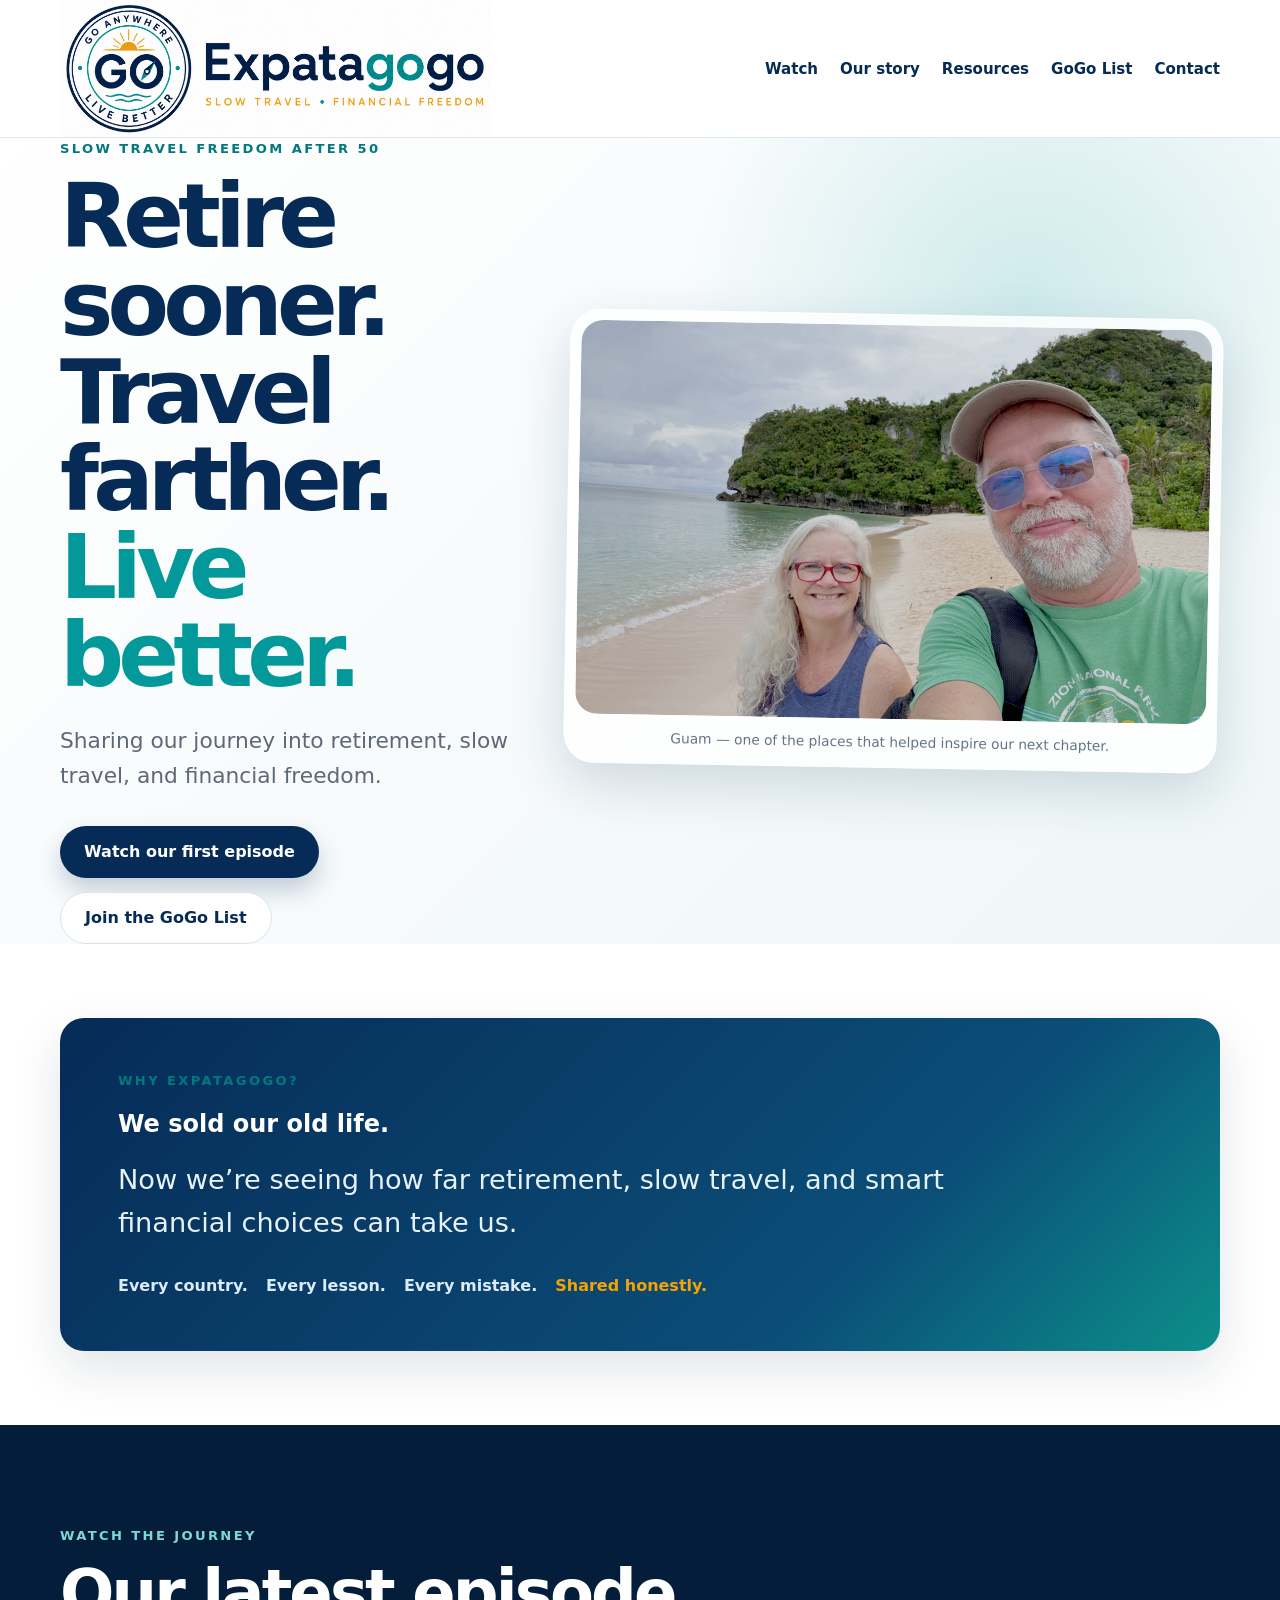
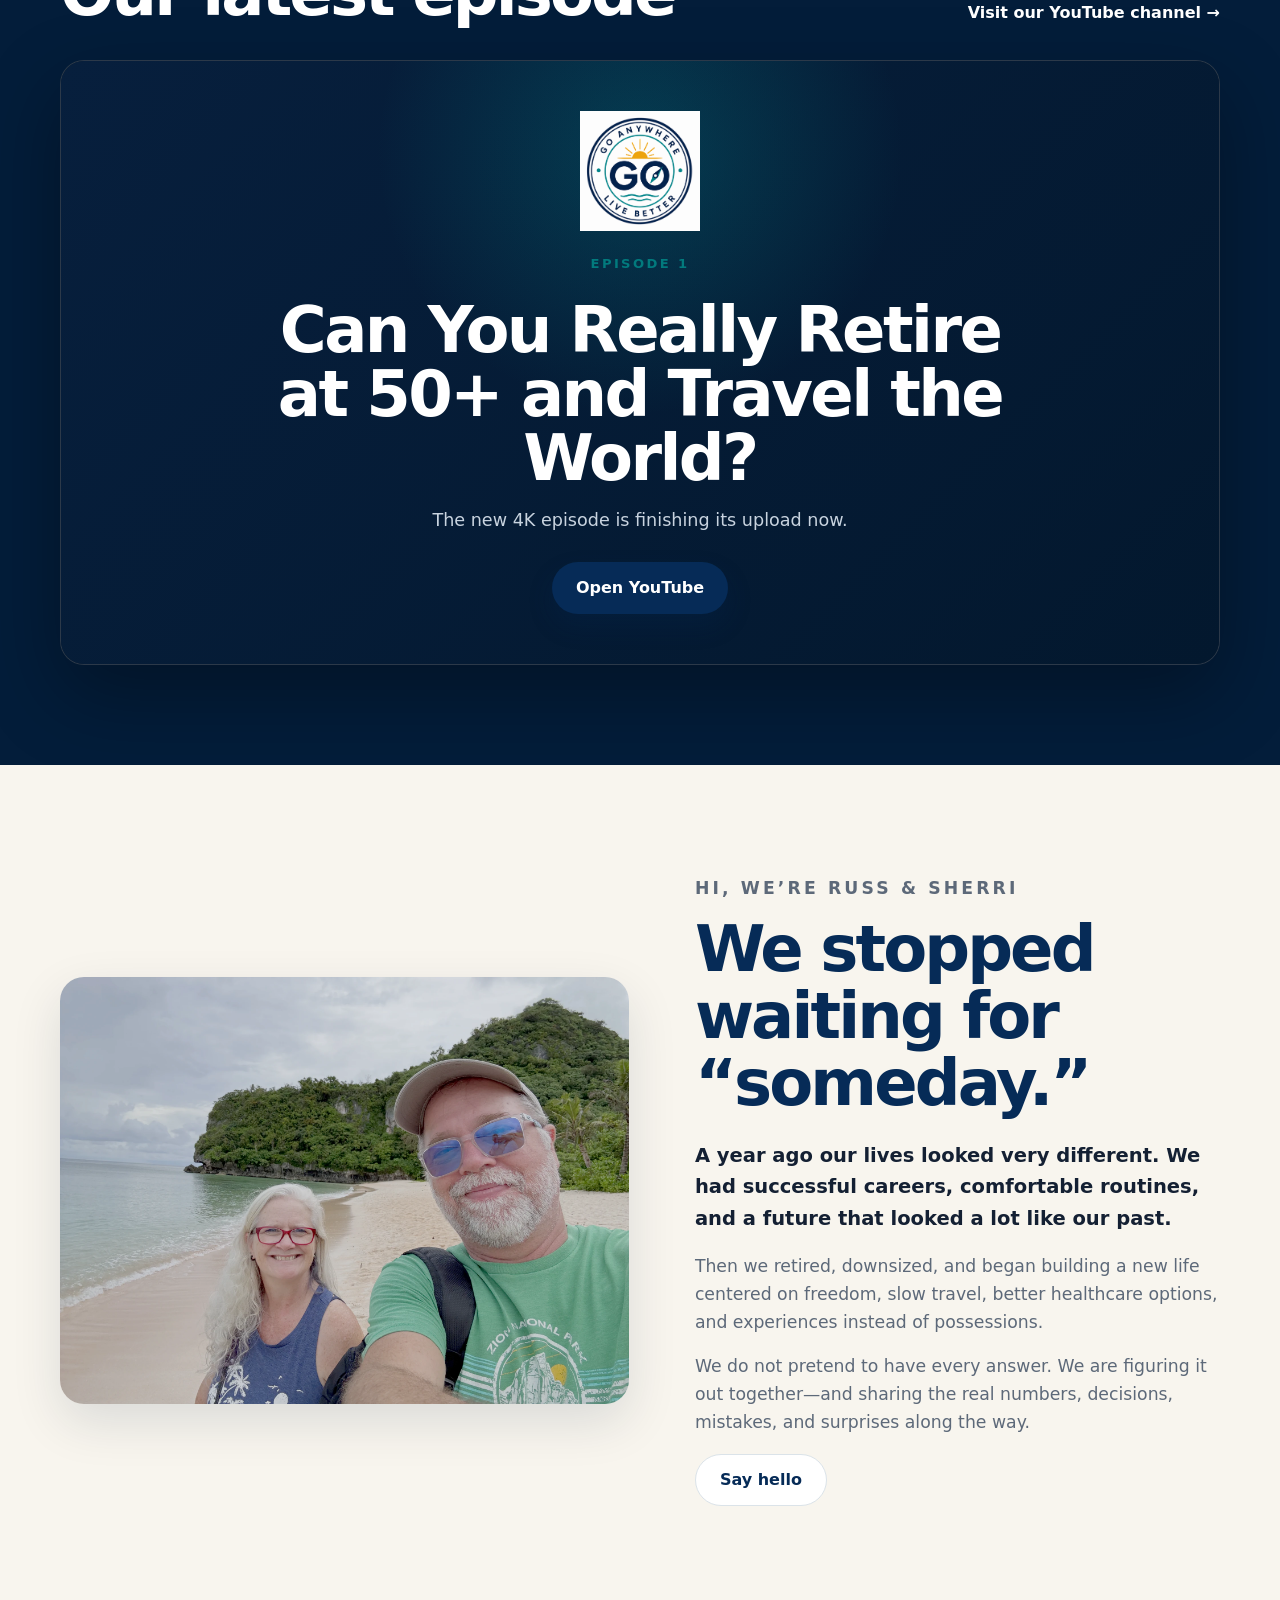
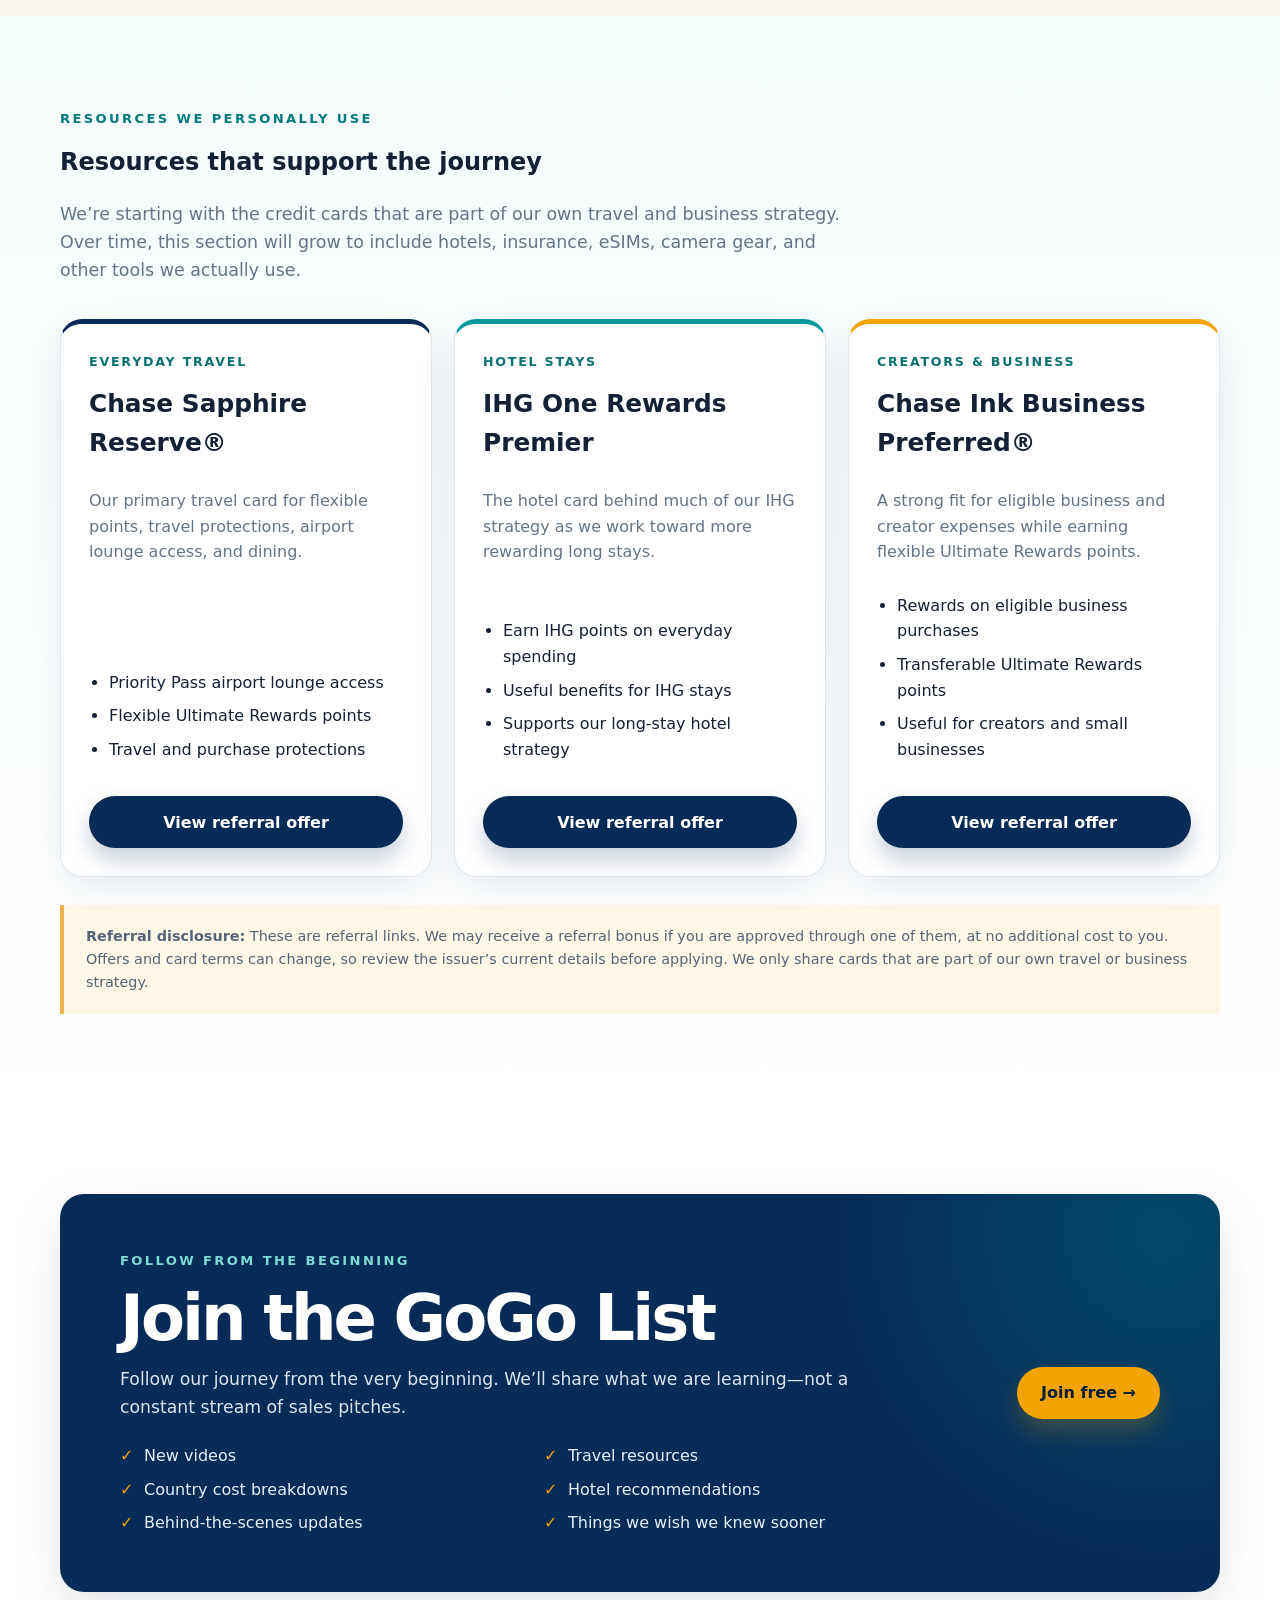
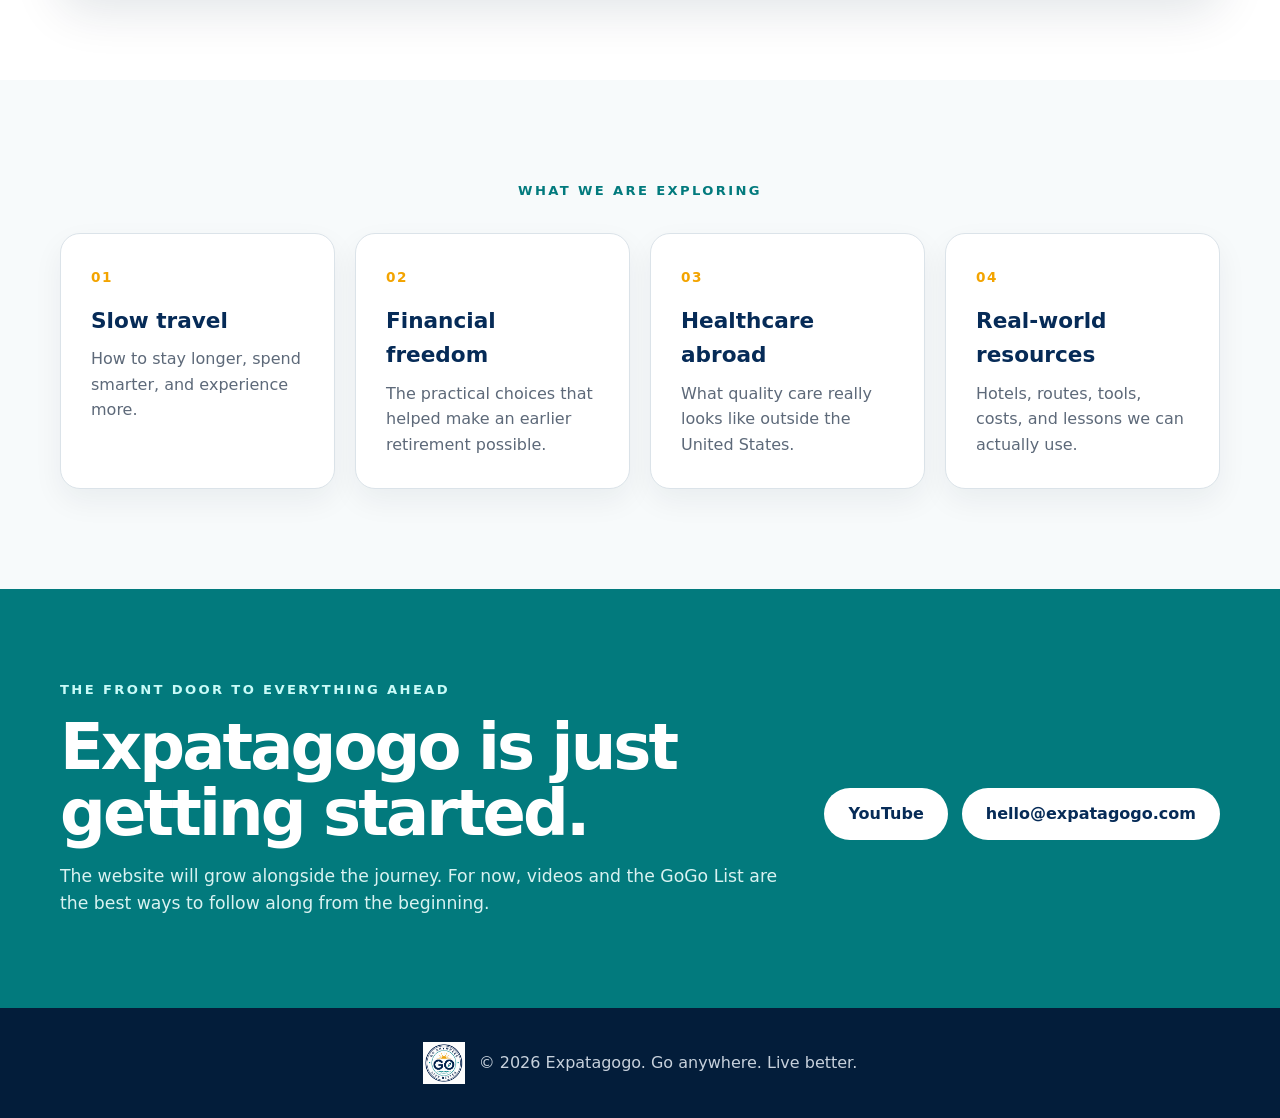
==== commit 331d2808: "Update homepage and resources section" ====
--- a/index.html
+++ b/index.html
@@ -1,194 +1,173 @@
-<!doctype html>
+<!DOCTYPE html>
+
 <html lang="en">
 <head>
-  <meta charset="utf-8">
-  <meta name="viewport" content="width=device-width, initial-scale=1">
-  <meta name="description" content="Follow Russ and Sherri as they test whether ordinary people can retire at 50+, travel the world, and build a life with more freedom.">
-  <meta name="theme-color" content="#062b57">
-
-  <title>Expatagogo | Slow Travel Freedom</title>
-
-  <meta property="og:title" content="Expatagogo">
-  <meta property="og:description" content="Can you really retire at 50+ and travel the world? We decided to find out.">
-  <meta property="og:type" content="website">
-  <meta property="og:image" content="images/expatagogo-round-logo.png">
-
-  <link rel="icon" href="images/expatagogo-round-logo.png">
-  <link rel="stylesheet" href="styles.css">
+<meta charset="utf-8"/>
+<meta content="width=device-width, initial-scale=1" name="viewport"/>
+<meta content="Follow Russ and Sherri as they test whether ordinary people can retire at 50+, travel the world, and build a life with more freedom." name="description"/>
+<meta content="#062b57" name="theme-color"/>
+<title>Expatagogo | Slow Travel Freedom</title>
+<meta content="Expatagogo" property="og:title"/>
+<meta content="Can you really retire at 50+ and travel the world? We decided to find out." property="og:description"/>
+<meta content="website" property="og:type"/>
+<meta content="images/russ-sherri-guam-beach-vibrant.webp" property="og:image"/>
+<link href="images/expatagogo-round-logo.png" rel="icon"/>
+<link href="styles.css" rel="stylesheet"/>
 </head>
-
 <body>
-  <header class="site-header">
-    <div class="container header-inner">
-      <a class="brand" href="#top" aria-label="Expatagogo home">
-        <img src="images/expatagogo-horizontal-logo.png" alt="Expatagogo">
-      </a>
-
-      <nav aria-label="Primary navigation">
-        <a href="#watch">Watch</a>
-        <a href="#story">Our story</a>
-        <a href="signup.html">GoGo List</a>
-        <a href="mailto:hello@expatagogo.com">Contact</a>
-      </nav>
-    </div>
-  </header>
-
-  <main id="top">
-    <section class="hero">
-      <div class="container hero-inner">
-        <div class="hero-copy">
-          <p class="eyebrow">Slow travel freedom after 50</p>
-          <h1>Retire sooner.<br>Travel farther.<br><span>Live better.</span></h1>
-
-          <p class="hero-lead">
-            Join us as we discover what it really takes to retire abroad and build
-            a very different life—one country, one lesson, and one adventure at a time.
-          </p>
-
-          <div class="hero-actions">
-            <a class="button button-primary" href="#watch">Watch our first episode</a>
-            <a class="button button-secondary" href="signup.html">Join the GoGo List</a>
-          </div>
-        </div>
-
-        <div class="hero-mark">
-          <img src="images/expatagogo-round-logo.png" alt="Expatagogo Go Anywhere, Live Better emblem">
-        </div>
+<header class="site-header">
+<div class="container header-inner">
+<a aria-label="Expatagogo home" class="brand" href="#top">
+<img alt="Expatagogo" src="images/expatagogo-horizontal-logo.png"/>
+</a>
+<nav aria-label="Primary navigation">
+<a href="#watch">Watch</a>
+<a href="#story">Our story</a><a href="#travel-cards">Resources</a>
+<a href="https://expatagogo.beehiiv.com/" target="_blank" rel="noopener">GoGo List</a>
+<a href="mailto:hello@expatagogo.com">Contact</a>
+</nav>
+</div>
+</header>
+<main id="top">
+<section class="hero">
+<div class="container hero-grid">
+<div class="hero-copy">
+<p class="eyebrow">Slow travel freedom after 50</p>
+<h1>Retire sooner.<br/>Travel farther.<br/><span>Live better.</span></h1>
+<p class="hero-lead">Sharing our journey into retirement, slow travel, and financial freedom.</p>
+<div class="hero-actions">
+<a class="button button-primary" href="#watch">Watch our first episode</a>
+<a class="button button-secondary" href="https://expatagogo.beehiiv.com/" target="_blank" rel="noopener">Join the GoGo List</a>
+</div>
+</div>
+<figure class="hero-photo"><img alt="Russ and Sherri smiling together on a tropical beach in Guam" src="images/russ-sherri-guam-beach-vibrant.webp"/><figcaption>Guam — one of the places that helped inspire our next chapter.</figcaption></figure>
+</div>
+</section>
+<section class="why-section" aria-labelledby="why-heading">
+      <div class="container why-card">
+        <p class="section-label">Why Expatagogo?</p>
+        <h2 id="why-heading">We sold our old life.</h2>
+        <p class="why-main">Now we’re seeing how far retirement, slow travel, and smart financial choices can take us.</p>
+        <p class="why-rhythm"><span>Every country.</span><span>Every lesson.</span><span>Every mistake.</span><strong>Shared honestly.</strong></p>
       </div>
-    </section>
-
-    <section class="watch-section" id="watch">
-      <div class="container">
-        <div class="section-heading">
-          <div>
-            <p class="section-label">Watch the journey</p>
-            <h2>Our latest episode</h2>
-          </div>
-          <a class="text-link" href="https://www.youtube.com/@expatagogo" target="_blank" rel="noopener">
+</section>
+<section class="watch-section" id="watch">
+<div class="container">
+<div class="section-heading">
+<div>
+<p class="section-label">Watch the journey</p>
+<h2>Our latest episode</h2>
+</div>
+<a class="text-link" href="https://www.youtube.com/@expatagogo" rel="noopener" target="_blank">
             Visit our YouTube channel →
           </a>
-        </div>
-
-        <div id="video-shell" class="video-shell">
-          <div class="video-placeholder">
-            <img src="images/expatagogo-round-logo.png" alt="" aria-hidden="true">
-            <p class="section-label">Episode 1</p>
-            <h3>Can You Really Retire at 50+ and Travel the World?</h3>
-            <p>The new 4K episode is finishing its upload now.</p>
-            <a class="button button-primary" href="https://www.youtube.com/@expatagogo" target="_blank" rel="noopener">
+</div>
+<div class="video-shell" id="video-shell">
+<div class="video-placeholder">
+<img alt="" aria-hidden="true" src="images/expatagogo-round-logo.png"/>
+<p class="section-label">Episode 1</p>
+<h3>Can You Really Retire at 50+ and Travel the World?</h3>
+<p>The new 4K episode is finishing its upload now.</p>
+<a class="button button-primary" href="https://www.youtube.com/@expatagogo" rel="noopener" target="_blank">
               Open YouTube
             </a>
-          </div>
-        </div>
-      </div>
-    </section>
-
-    <section class="story-section" id="story">
-      <div class="container story-grid">
-        <figure class="story-photo">
-          <img src="images/russ-sherri-airport.png" alt="Russ and Sherri beginning their slow-travel journey with their luggage">
-        </figure>
-
-        <div class="story-copy">
-          <p class="section-label">Hi, we’re Russ &amp; Sherri</p>
-          <h2>We stopped waiting for “someday.”</h2>
-
-          <p class="story-lead">
+</div>
+</div>
+</div>
+</section>
+<section class="story-section" id="story">
+<div class="container story-grid">
+<figure class="story-photo">
+<img alt="Russ and Sherri on a tropical beach in Guam" src="images/russ-sherri-guam-beach-vibrant.webp"/>
+</figure>
+<div class="story-copy">
+<p class="section-label">Hi, we’re Russ &amp; Sherri</p>
+<h2>We stopped waiting for “someday.”</h2>
+<p class="story-lead">
             A year ago our lives looked very different. We had successful careers,
             comfortable routines, and a future that looked a lot like our past.
           </p>
-
-          <p>
+<p>
             Then we retired, downsized, and began building a new life centered on
             freedom, slow travel, better healthcare options, and experiences instead
             of possessions.
           </p>
-
-          <p>
+<p>
             We do not pretend to have every answer. We are figuring it out together—and
             sharing the real numbers, decisions, mistakes, and surprises along the way.
           </p>
-
-          <a class="button button-secondary" href="mailto:hello@expatagogo.com">Say hello</a>
+<a class="button button-secondary" href="mailto:hello@expatagogo.com">Say hello</a>
+</div>
+</div>
+</section>
+<section class="resources-section" id="travel-cards"><div class="container"><div class="resources-intro"><p class="section-label">Resources we personally use</p><h2>Resources that support the journey</h2><p>We’re starting with the credit cards that are part of our own travel and business strategy. Over time, this section will grow to include hotels, insurance, eSIMs, camera gear, and other tools we actually use.</p></div><div class="resource-grid">
+<article class="resource-card"><div class="resource-card-top"><span class="resource-kicker">Everyday travel</span><h3>Chase Sapphire Reserve®</h3><p>Our primary travel card for flexible points, travel protections, airport lounge access, and dining.</p></div><ul><li>Priority Pass airport lounge access</li><li>Flexible Ultimate Rewards points</li><li>Travel and purchase protections</li></ul><a class="button button-primary" href="https://www.referyourchasecard.com/19x/X0DQQNNQXG" rel="sponsored noopener noreferrer" target="_blank">View referral offer</a></article>
+<article class="resource-card"><div class="resource-card-top"><span class="resource-kicker">Hotel stays</span><h3>IHG One Rewards Premier</h3><p>The hotel card behind much of our IHG strategy as we work toward more rewarding long stays.</p></div><ul><li>Earn IHG points on everyday spending</li><li>Useful benefits for IHG stays</li><li>Supports our long-stay hotel strategy</li></ul><a class="button button-primary" href="https://www.referyourchasecard.com/210y/RMJCLCW5EN" rel="sponsored noopener noreferrer" target="_blank">View referral offer</a></article>
+<article class="resource-card"><div class="resource-card-top"><span class="resource-kicker">Creators &amp; business</span><h3>Chase Ink Business Preferred®</h3><p>A strong fit for eligible business and creator expenses while earning flexible Ultimate Rewards points.</p></div><ul><li>Rewards on eligible business purchases</li><li>Transferable Ultimate Rewards points</li><li>Useful for creators and small businesses</li></ul><a class="button button-primary" href="https://www.referyourchasecard.com/21g/LSSGJPH21G" rel="sponsored noopener noreferrer" target="_blank">View referral offer</a></article></div><p class="referral-disclosure"><strong>Referral disclosure:</strong> These are referral links. We may receive a referral bonus if you are approved through one of them, at no additional cost to you. Offers and card terms can change, so review the issuer’s current details before applying. We only share cards that are part of our own travel or business strategy.</p></div></section><section class="gogo-section">
+      <div class="container gogo-card">
+        <div class="gogo-copy">
+          <p class="section-label">Follow from the beginning</p>
+          <h2>Join the GoGo List</h2>
+          <p>Follow our journey from the very beginning. We’ll share what we are learning—not a constant stream of sales pitches.</p>
+          <ul class="gogo-benefits">
+            <li>New videos</li><li>Travel resources</li><li>Country cost breakdowns</li><li>Hotel recommendations</li><li>Behind-the-scenes updates</li><li>Things we wish we knew sooner</li>
+          </ul>
         </div>
+        <a class="button button-gold" href="https://expatagogo.beehiiv.com/" target="_blank" rel="noopener">Join free →</a>
       </div>
     </section>
-
-    <section class="gogo-section">
-      <div class="container gogo-card">
-        <div>
-          <p class="section-label">Follow from the beginning</p>
-          <h2>Join the GoGo List</h2>
-          <p>
-            Get new videos, useful resources, real costs, and honest lessons from our
-            journey. No constant sales pitches—just the things we wish we had known.
-          </p>
-        </div>
-
-        <a class="button button-gold" href="signup.html">Join the adventure</a>
-      </div>
-    </section>
-
-    <section class="topics">
-      <div class="container">
-        <p class="section-label centered">What we are exploring</p>
-
-        <div class="topic-grid">
-          <article>
-            <span>01</span>
-            <h3>Slow travel</h3>
-            <p>How to stay longer, spend smarter, and experience more.</p>
-          </article>
-
-          <article>
-            <span>02</span>
-            <h3>Financial freedom</h3>
-            <p>The practical choices that helped make an earlier retirement possible.</p>
-          </article>
-
-          <article>
-            <span>03</span>
-            <h3>Healthcare abroad</h3>
-            <p>What quality care really looks like outside the United States.</p>
-          </article>
-
-          <article>
-            <span>04</span>
-            <h3>Real-world resources</h3>
-            <p>Hotels, routes, tools, costs, and lessons we can actually use.</p>
-          </article>
-        </div>
-      </div>
-    </section>
-
-    <section class="follow" id="follow">
-      <div class="container follow-inner">
-        <div>
-          <p class="section-label">The front door to everything ahead</p>
-          <h2>Expatagogo is just getting started.</h2>
-          <p>
+<section class="topics">
+<div class="container">
+<p class="section-label centered">What we are exploring</p>
+<div class="topic-grid">
+<article>
+<span>01</span>
+<h3>Slow travel</h3>
+<p>How to stay longer, spend smarter, and experience more.</p>
+</article>
+<article>
+<span>02</span>
+<h3>Financial freedom</h3>
+<p>The practical choices that helped make an earlier retirement possible.</p>
+</article>
+<article>
+<span>03</span>
+<h3>Healthcare abroad</h3>
+<p>What quality care really looks like outside the United States.</p>
+</article>
+<article>
+<span>04</span>
+<h3>Real-world resources</h3>
+<p>Hotels, routes, tools, costs, and lessons we can actually use.</p>
+</article>
+</div>
+</div>
+</section>
+<section class="follow" id="follow">
+<div class="container follow-inner">
+<div>
+<p class="section-label">The front door to everything ahead</p>
+<h2>Expatagogo is just getting started.</h2>
+<p>
             The website will grow alongside the journey. For now, videos and the
             GoGo List are the best ways to follow along from the beginning.
           </p>
-        </div>
-
-        <div class="follow-actions">
-          <a class="button button-light" href="https://www.youtube.com/@expatagogo" target="_blank" rel="noopener">YouTube</a>
-          <a class="button button-light" href="mailto:hello@expatagogo.com">hello@expatagogo.com</a>
-        </div>
-      </div>
-    </section>
-  </main>
-
-  <footer>
-    <div class="container footer-inner">
-      <img src="images/expatagogo-round-logo.png" alt="" aria-hidden="true">
-      <p>© 2026 Expatagogo. Go anywhere. Live better.</p>
-    </div>
-  </footer>
-
-  <script src="site-config.js"></script>
-  <script>
+</div>
+<div class="follow-actions">
+<a class="button button-light" href="https://www.youtube.com/@expatagogo" rel="noopener" target="_blank">YouTube</a>
+<a class="button button-light" href="mailto:hello@expatagogo.com">hello@expatagogo.com</a>
+</div>
+</div>
+</section>
+</main>
+<footer>
+<div class="container footer-inner">
+<img alt="" aria-hidden="true" src="images/expatagogo-round-logo.png"/>
+<p>© 2026 Expatagogo. Go anywhere. Live better.</p>
+</div>
+</footer>
+<script src="site-config.js"></script>
+<script>
     const shell = document.getElementById("video-shell");
     const videoId = window.EXPATAGOGO?.latestYouTubeVideoId?.trim();
 
--- a/styles.css
+++ b/styles.css
@@ -668,3 +668,26 @@
     align-items: center;
   }
 }
+
+/* Expatagogo Website v2 additions */
+.hero-grid{display:grid;grid-template-columns:.82fr 1.18fr;gap:54px;align-items:center}
+.hero-photo{margin:0;padding:10px;background:rgba(255,255,255,.82);border:1px solid rgba(255,255,255,.95);border-radius:30px;box-shadow:0 20px 55px rgba(6,43,87,.16);transform:rotate(1deg)}
+.hero-photo img{width:100%;aspect-ratio:16/10;object-fit:cover;object-position:center 48%;border-radius:22px;filter:saturate(1.08) contrast(1.03)}
+.hero-photo figcaption{padding:12px 10px 4px;text-align:center;color:#647487;font-size:.86rem}
+.resources-section{padding:92px 0;background:linear-gradient(180deg,#f4fbfb,#fff);scroll-margin-top:90px}
+.resources-intro{max-width:790px;margin-bottom:34px}.resources-intro>p:last-child{font-size:1.09rem;color:#647487}
+.resource-grid{display:grid;grid-template-columns:repeat(3,1fr);gap:22px}
+.resource-card{display:flex;flex-direction:column;padding:28px;border:1px solid #dce6ec;border-radius:22px;background:#fff;box-shadow:0 14px 40px rgba(6,43,87,.08)}
+.resource-card-top{flex:1}.resource-kicker{display:block;margin:0 0 12px;color:#08726e;font-size:.79rem;font-weight:850;letter-spacing:.14em;text-transform:uppercase}
+.resource-card h3{font-size:1.55rem}.resource-card p{color:#647487}.resource-card ul{margin:4px 0 26px;padding-left:20px}.resource-card li{margin:8px 0}.resource-card .button{width:100%}
+.referral-disclosure{margin:28px 0 0;padding:20px 22px;border-left:4px solid #f1b44c;background:#fff8e8;color:#526477;font-size:.9rem}
+@media(max-width:960px){.hero-grid{grid-template-columns:1fr}.hero-photo{transform:none}.resource-grid{grid-template-columns:1fr}}
+@media(max-width:680px){.hero-photo figcaption{display:none}.resources-section{padding:66px 0}}
+
+/* Website v2.1 */
+.why-section{padding:74px 0;background:var(--white)}
+.why-card{padding:52px 58px;border-radius:var(--radius);background:linear-gradient(135deg,#062b57 0%,#0b4e78 70%,#0c8f8a 100%);box-shadow:var(--shadow);color:var(--white)}
+.why-card h2{color:var(--white);margin-bottom:15px}.why-main{max-width:850px;font-size:clamp(1.2rem,2.4vw,1.7rem);color:#e7f2f8}.why-rhythm{display:flex;flex-wrap:wrap;gap:10px 18px;margin:28px 0 0;font-weight:800}.why-rhythm span{color:#dcebf7}.why-rhythm strong{color:var(--gold)}
+.gogo-copy{max-width:820px}.gogo-benefits{display:grid;grid-template-columns:repeat(2,minmax(0,1fr));gap:8px 28px;margin:22px 0 0;padding:0;list-style:none}.gogo-benefits li{position:relative;padding-left:24px;color:#e6f0f7}.gogo-benefits li::before{content:"✓";position:absolute;left:0;color:var(--gold);font-weight:900}
+.resource-card:nth-child(1){border-top:5px solid var(--navy)}.resource-card:nth-child(2){border-top:5px solid var(--teal)}.resource-card:nth-child(3){border-top:5px solid var(--gold)}
+@media(max-width:680px){.why-section{padding:50px 0}.why-card{padding:34px 25px}.why-rhythm{display:grid}.gogo-benefits{grid-template-columns:1fr}}
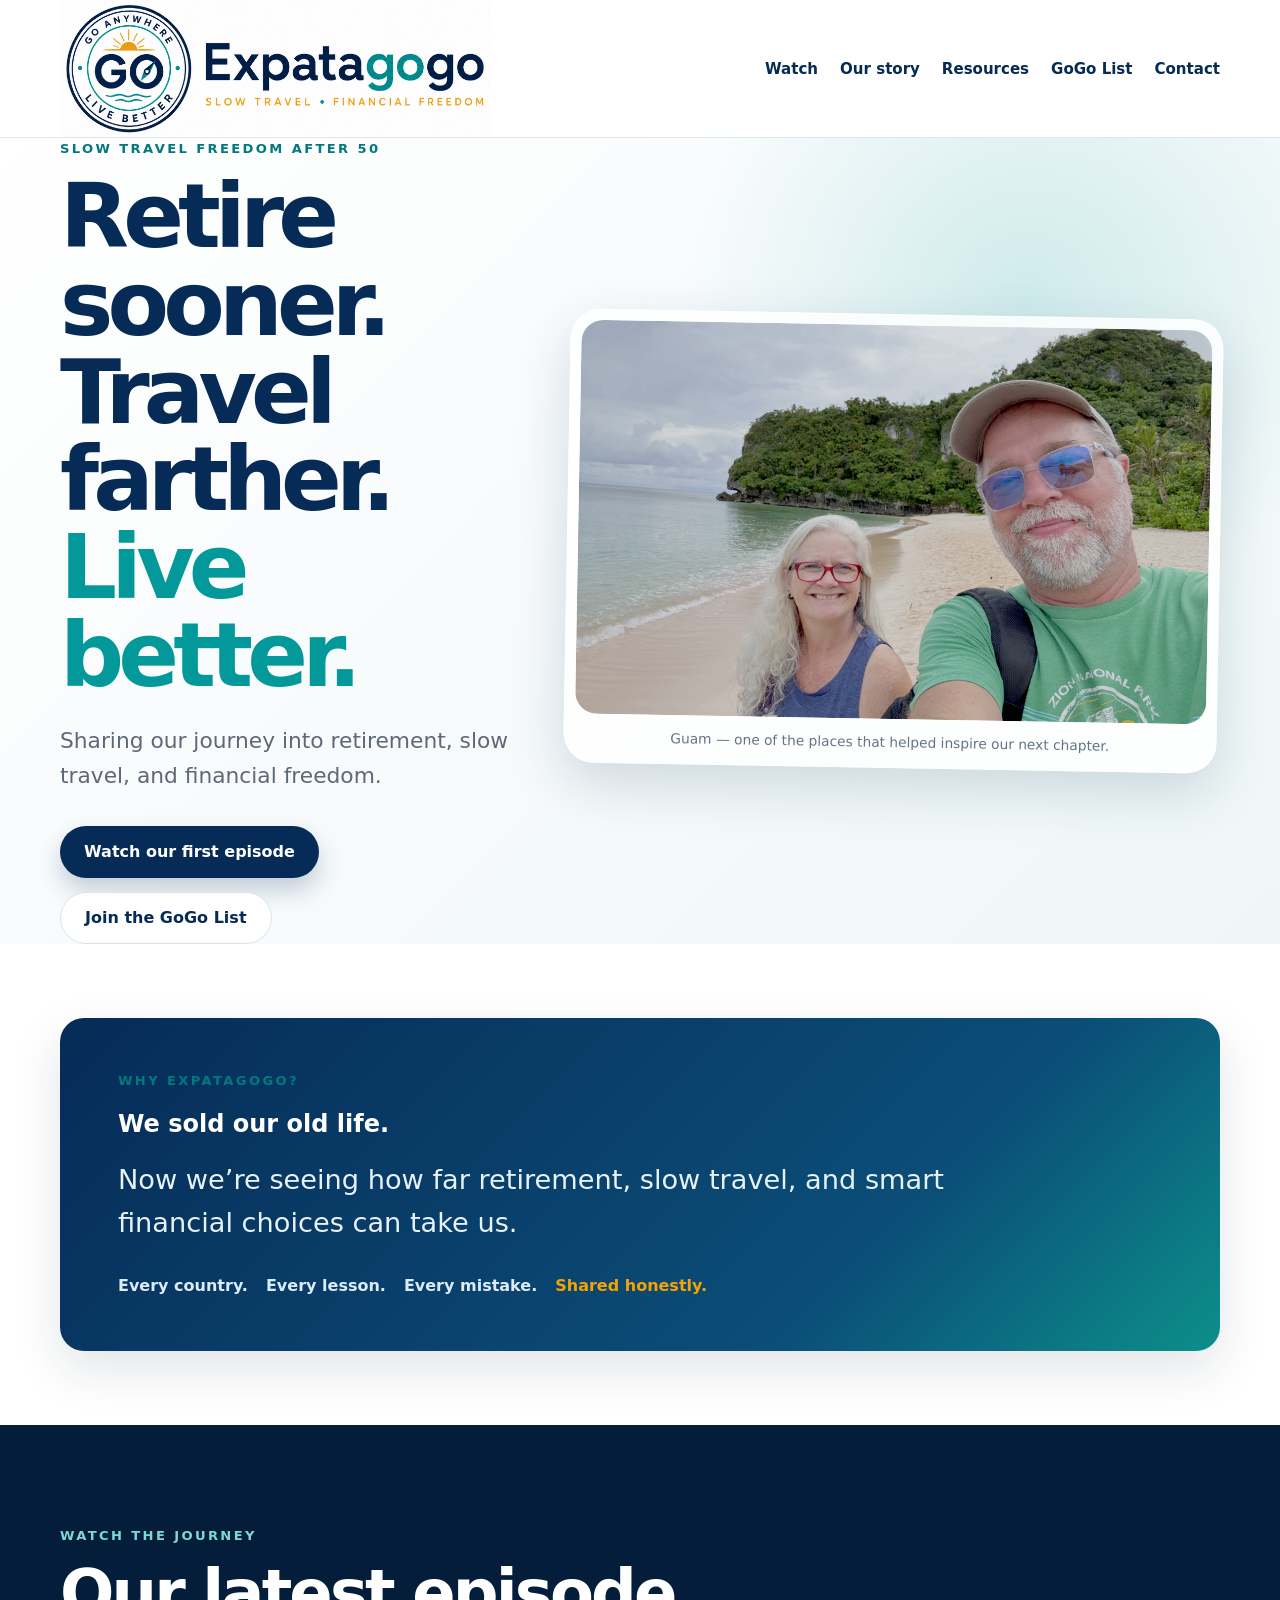
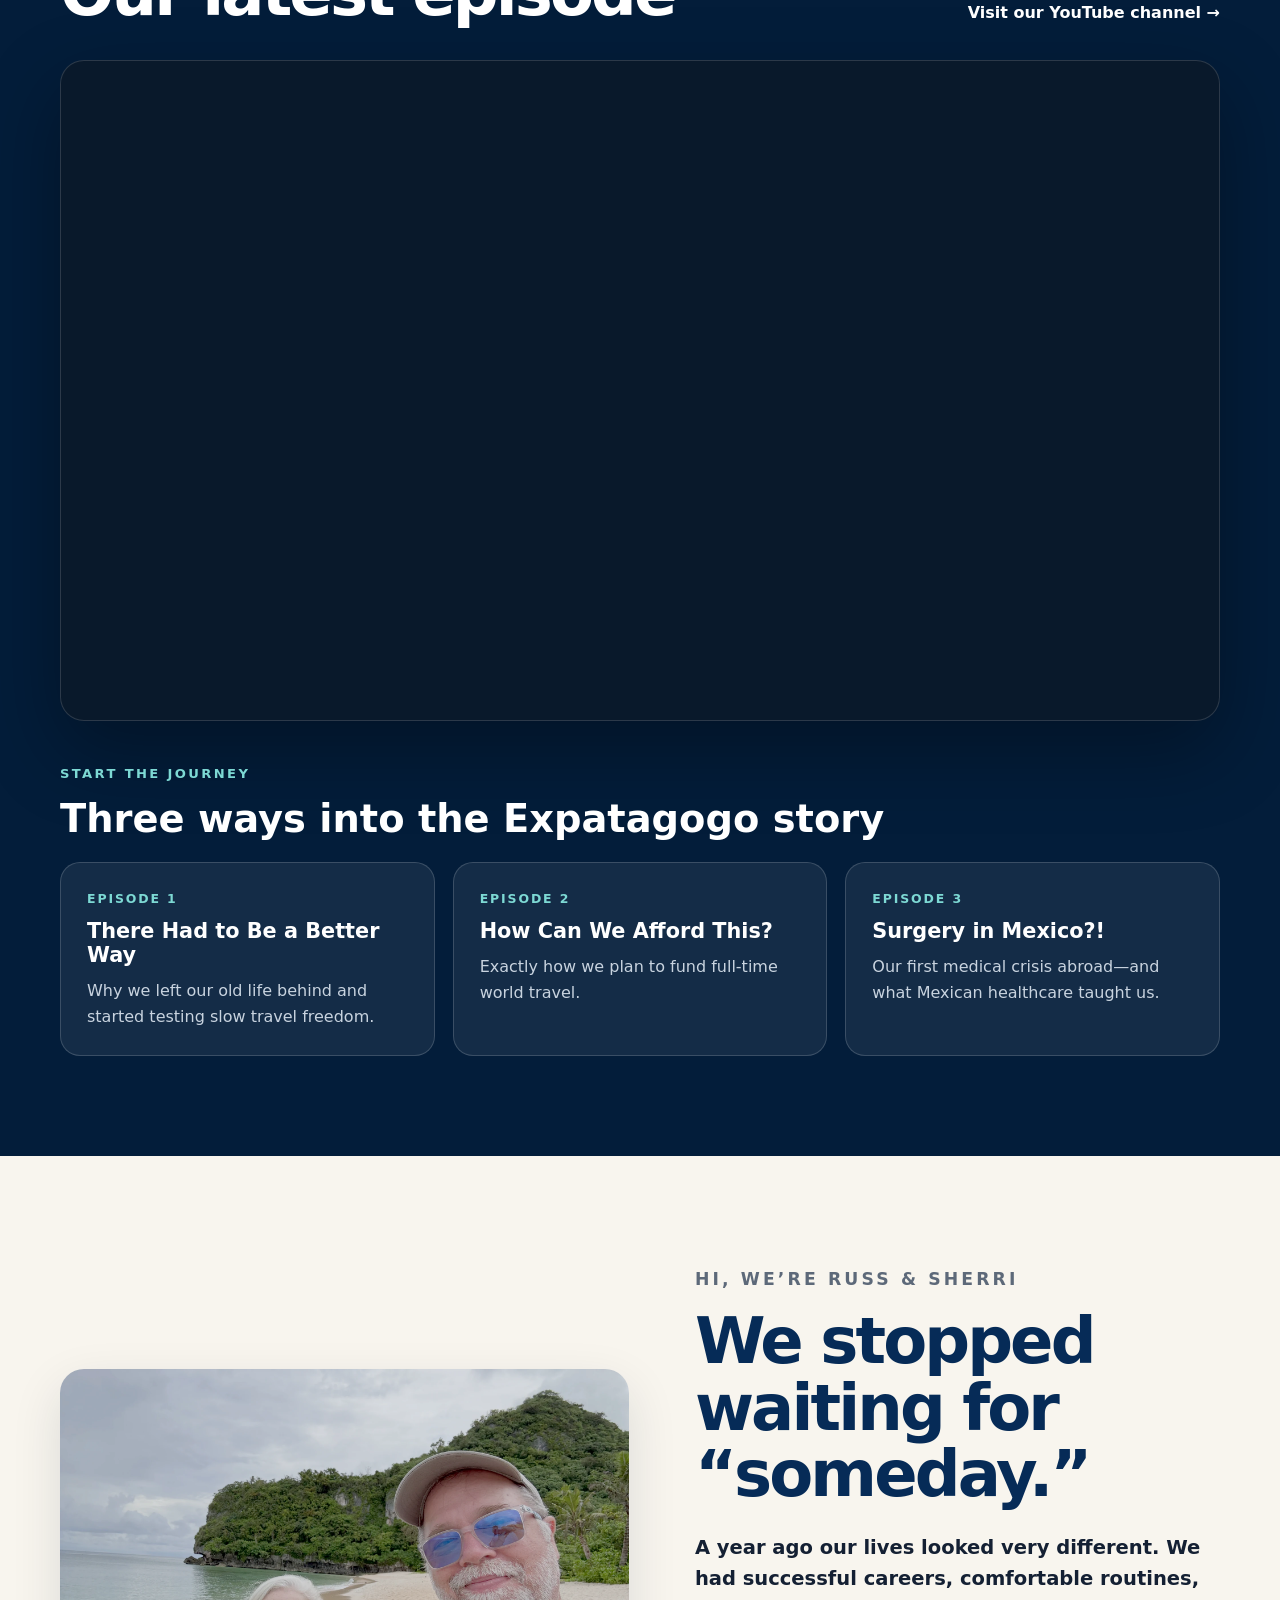
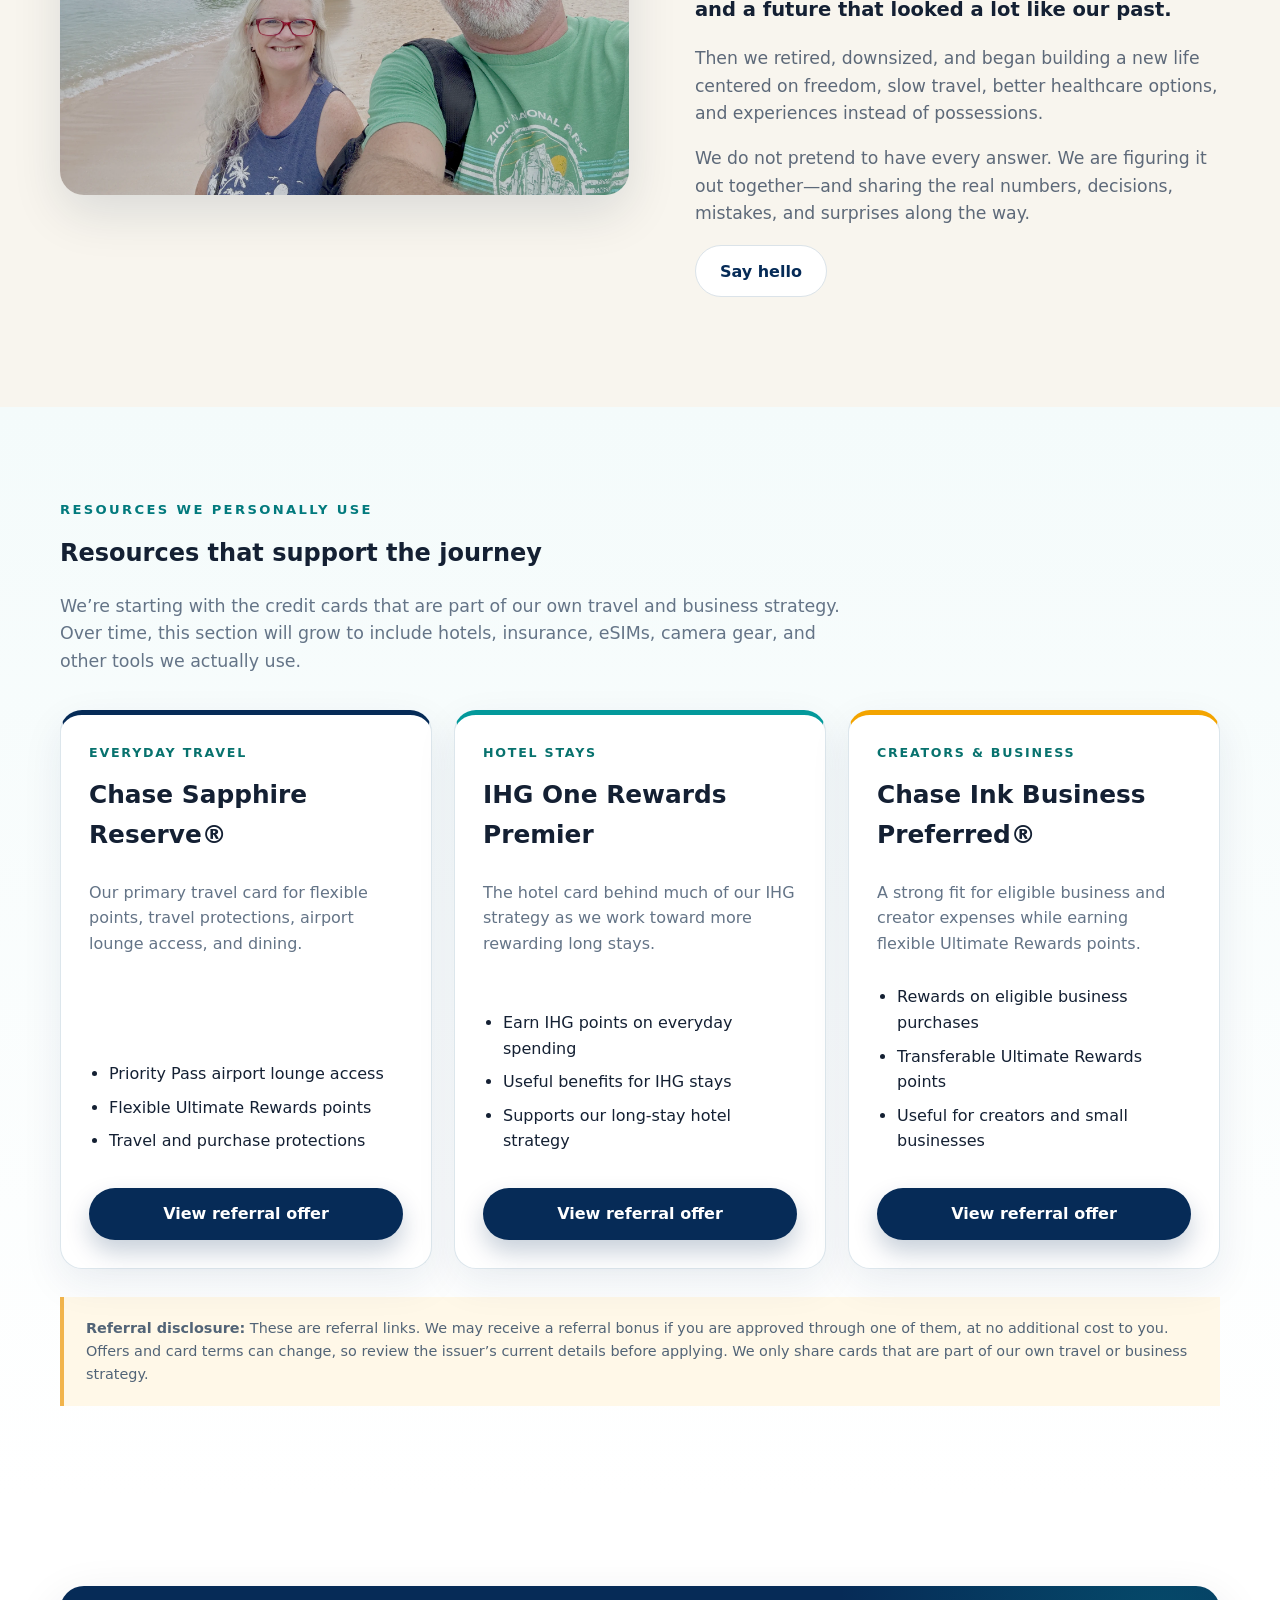
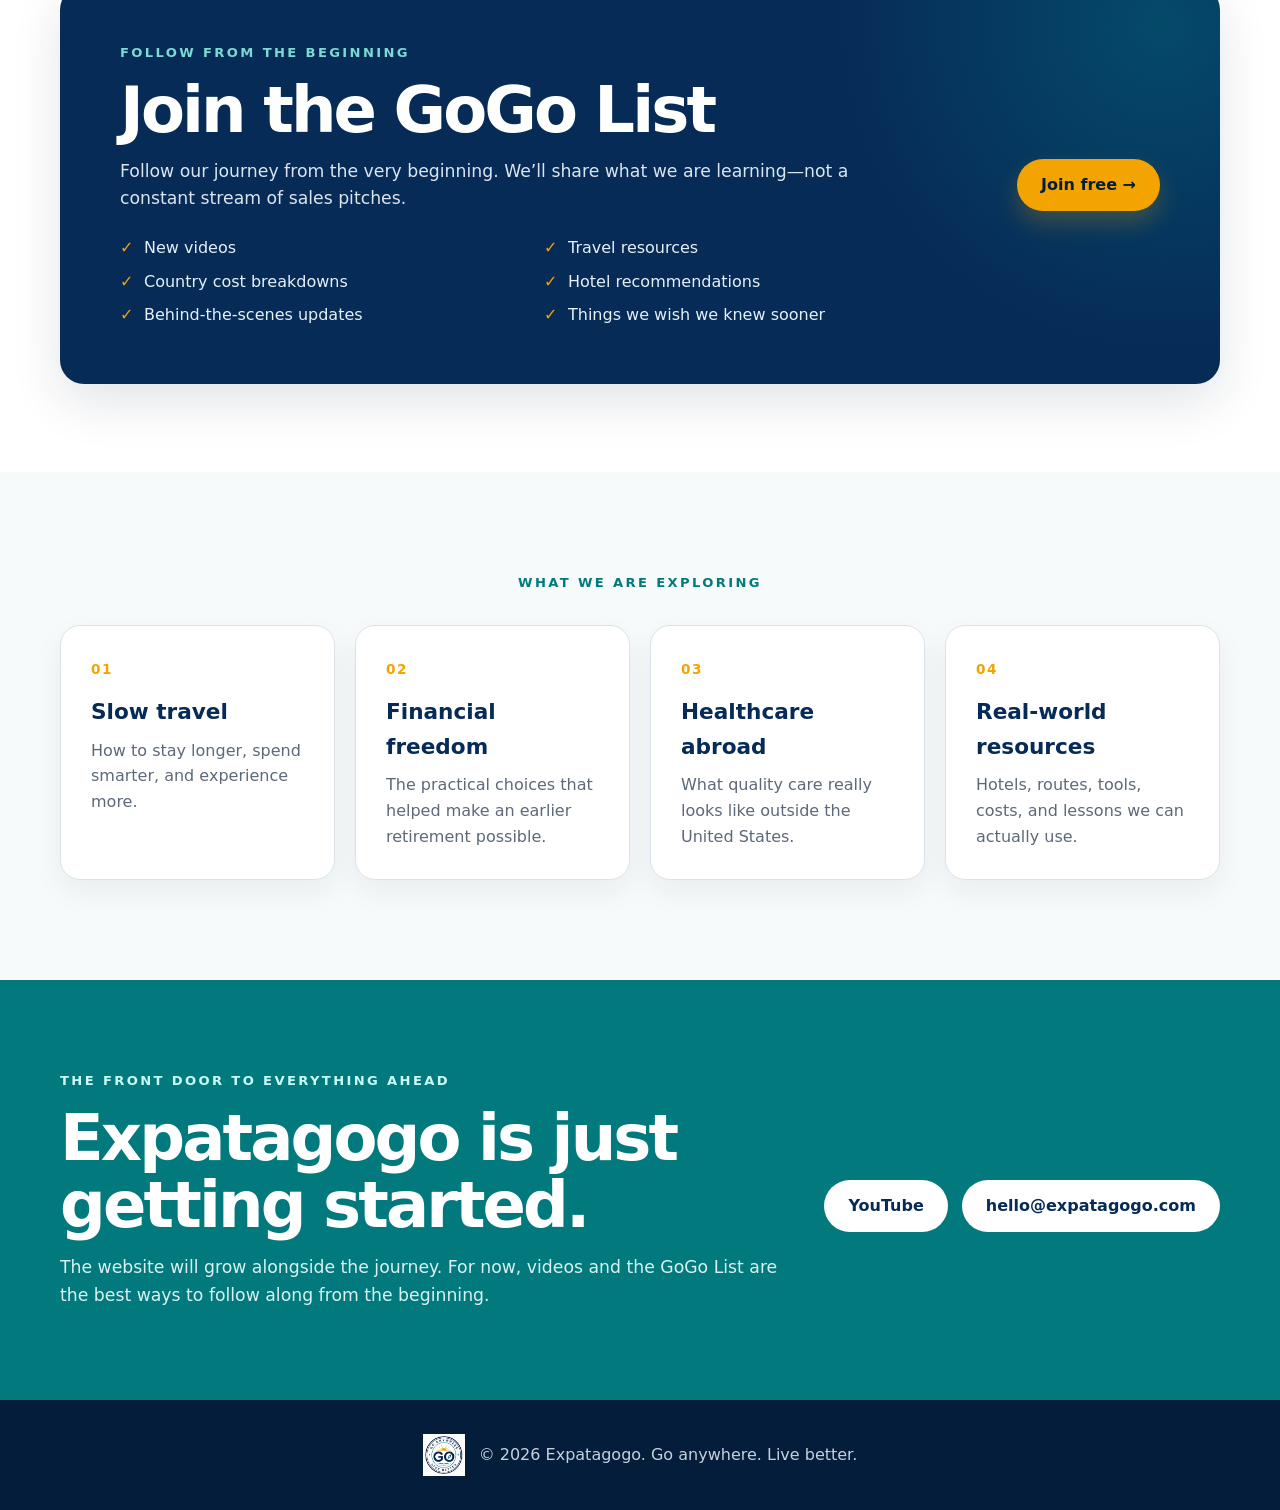
==== commit b71fc59d: "Update website for YouTube launch" ====
--- a/index.html
+++ b/index.html
@@ -66,12 +66,27 @@
 <div class="video-placeholder">
 <img alt="" aria-hidden="true" src="images/expatagogo-round-logo.png"/>
 <p class="section-label">Episode 1</p>
-<h3>Can You Really Retire at 50+ and Travel the World?</h3>
-<p>The new 4K episode is finishing its upload now.</p>
-<a class="button button-primary" href="https://www.youtube.com/@expatagogo" rel="noopener" target="_blank">
-              Open YouTube
-            </a>
-</div>
+<h3>Can Ordinary People Really Live Around the World Full-Time?</h3>
+<p>We sold our old life and set out to discover whether ordinary people can build a lower-cost, lower-stress life traveling the world.</p>
+<a class="button button-primary" href="https://youtu.be/DJl8Ls6uDRM" rel="noopener" target="_blank">Watch Episode 1 →</a>
+</div>
+</div>
+<div class="episode-library">
+  <div class="episode-library-heading">
+    <p class="section-label">Start the journey</p>
+    <h3>Three ways into the Expatagogo story</h3>
+  </div>
+  <div class="episode-grid">
+    <a class="episode-card" href="https://youtu.be/DJl8Ls6uDRM" target="_blank" rel="noopener">
+      <span>Episode 1</span><strong>There Had to Be a Better Way</strong><p>Why we left our old life behind and started testing slow travel freedom.</p>
+    </a>
+    <a class="episode-card" href="https://youtu.be/BM8JRAWhadc" target="_blank" rel="noopener">
+      <span>Episode 2</span><strong>How Can We Afford This?</strong><p>Exactly how we plan to fund full-time world travel.</p>
+    </a>
+    <a class="episode-card" href="https://youtu.be/00QvlkTMgxQ" target="_blank" rel="noopener">
+      <span>Episode 3</span><strong>Surgery in Mexico?!</strong><p>Our first medical crisis abroad—and what Mexican healthcare taught us.</p>
+    </a>
+  </div>
 </div>
 </div>
 </section>
--- a/styles.css
+++ b/styles.css
@@ -691,3 +691,17 @@
 .gogo-copy{max-width:820px}.gogo-benefits{display:grid;grid-template-columns:repeat(2,minmax(0,1fr));gap:8px 28px;margin:22px 0 0;padding:0;list-style:none}.gogo-benefits li{position:relative;padding-left:24px;color:#e6f0f7}.gogo-benefits li::before{content:"✓";position:absolute;left:0;color:var(--gold);font-weight:900}
 .resource-card:nth-child(1){border-top:5px solid var(--navy)}.resource-card:nth-child(2){border-top:5px solid var(--teal)}.resource-card:nth-child(3){border-top:5px solid var(--gold)}
 @media(max-width:680px){.why-section{padding:50px 0}.why-card{padding:34px 25px}.why-rhythm{display:grid}.gogo-benefits{grid-template-columns:1fr}}
+
+
+/* YouTube launch library */
+.episode-library{margin-top:42px}
+.episode-library-heading{margin-bottom:22px}
+.episode-library-heading .section-label{color:#7dd9d4}
+.episode-library-heading h3{margin:0;color:#fff;font-size:clamp(1.7rem,3vw,2.5rem);line-height:1.08}
+.episode-grid{display:grid;grid-template-columns:repeat(3,1fr);gap:18px}
+.episode-card{display:block;padding:26px;border:1px solid rgba(255,255,255,.16);border-radius:20px;background:rgba(255,255,255,.07);color:#fff;text-decoration:none;transition:transform 160ms ease,background 160ms ease,border-color 160ms ease}
+.episode-card:hover{transform:translateY(-3px);background:rgba(255,255,255,.11);border-color:rgba(125,217,212,.55)}
+.episode-card span{display:block;margin-bottom:12px;color:#7dd9d4;font-size:.78rem;font-weight:850;letter-spacing:.15em;text-transform:uppercase}
+.episode-card strong{display:block;margin-bottom:10px;font-size:1.3rem;line-height:1.15}
+.episode-card p{margin:0;color:#c8d3df}
+@media(max-width:840px){.episode-grid{grid-template-columns:1fr}}
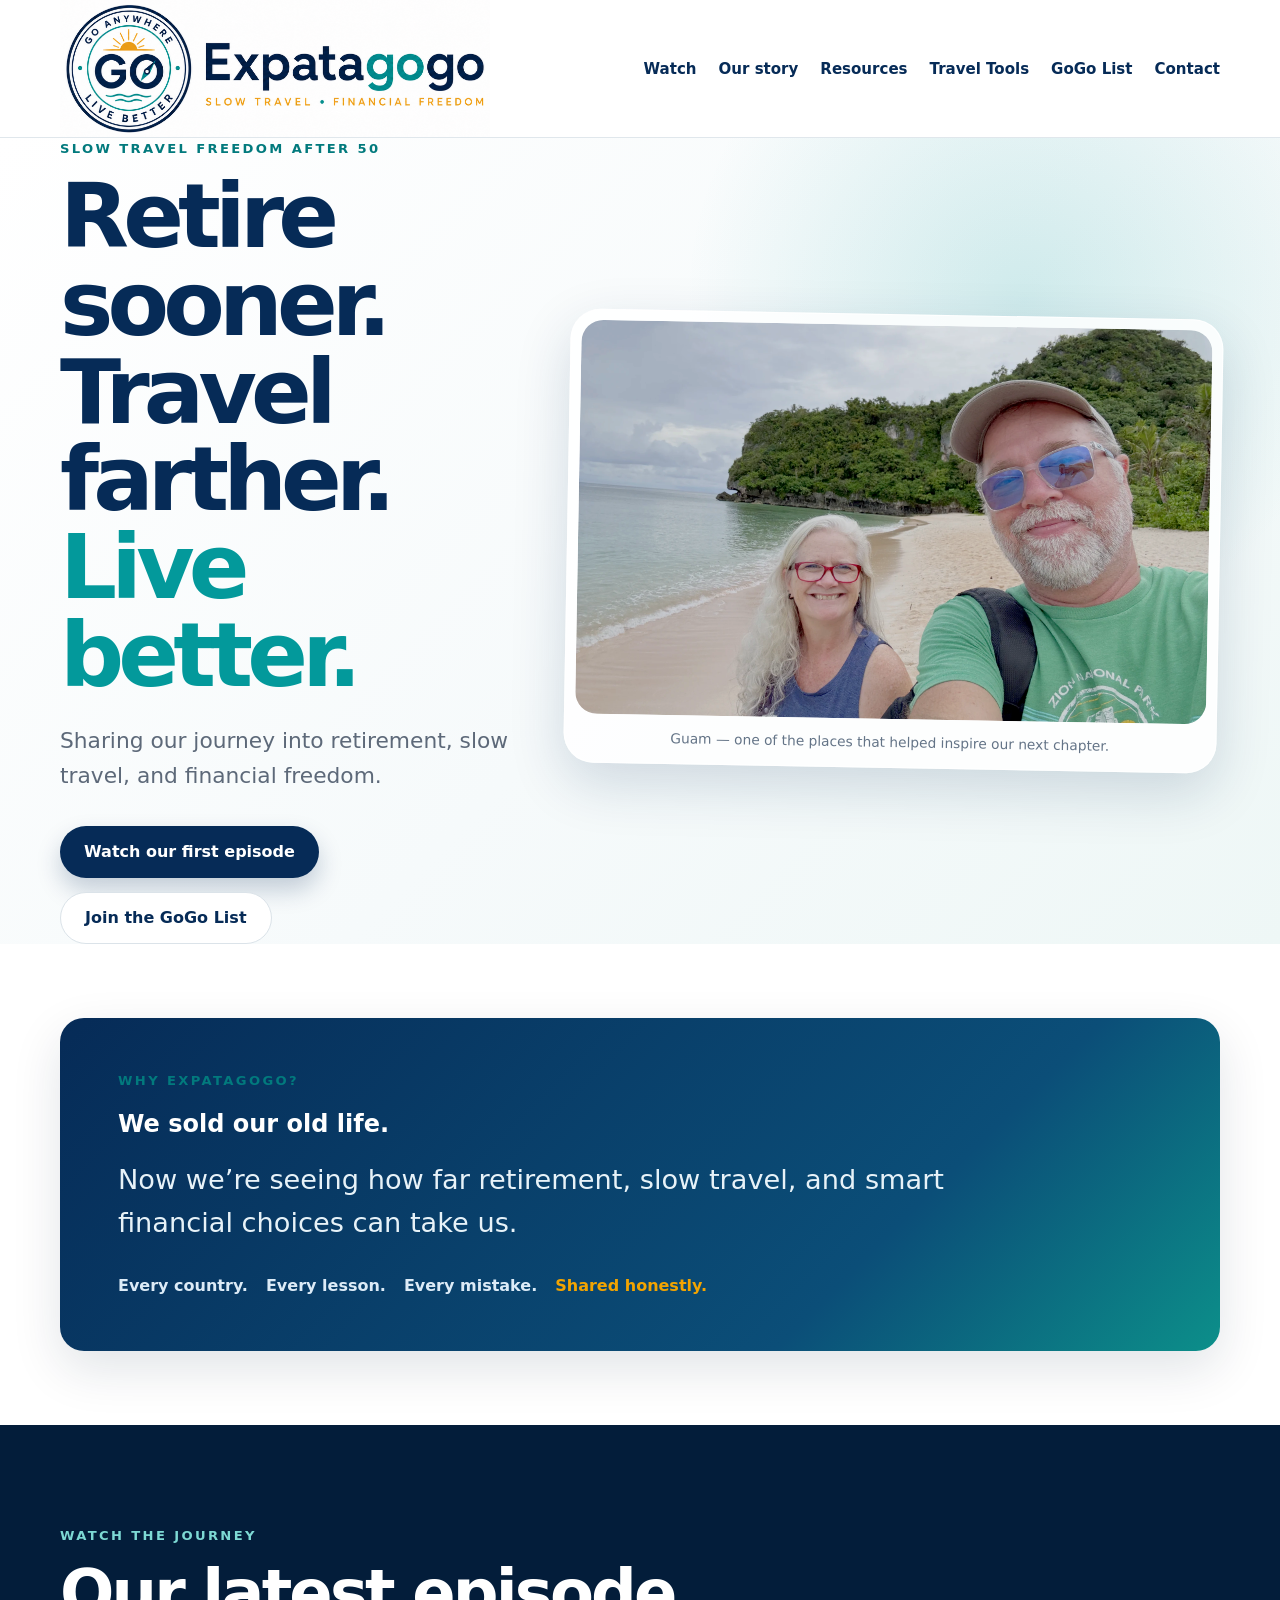
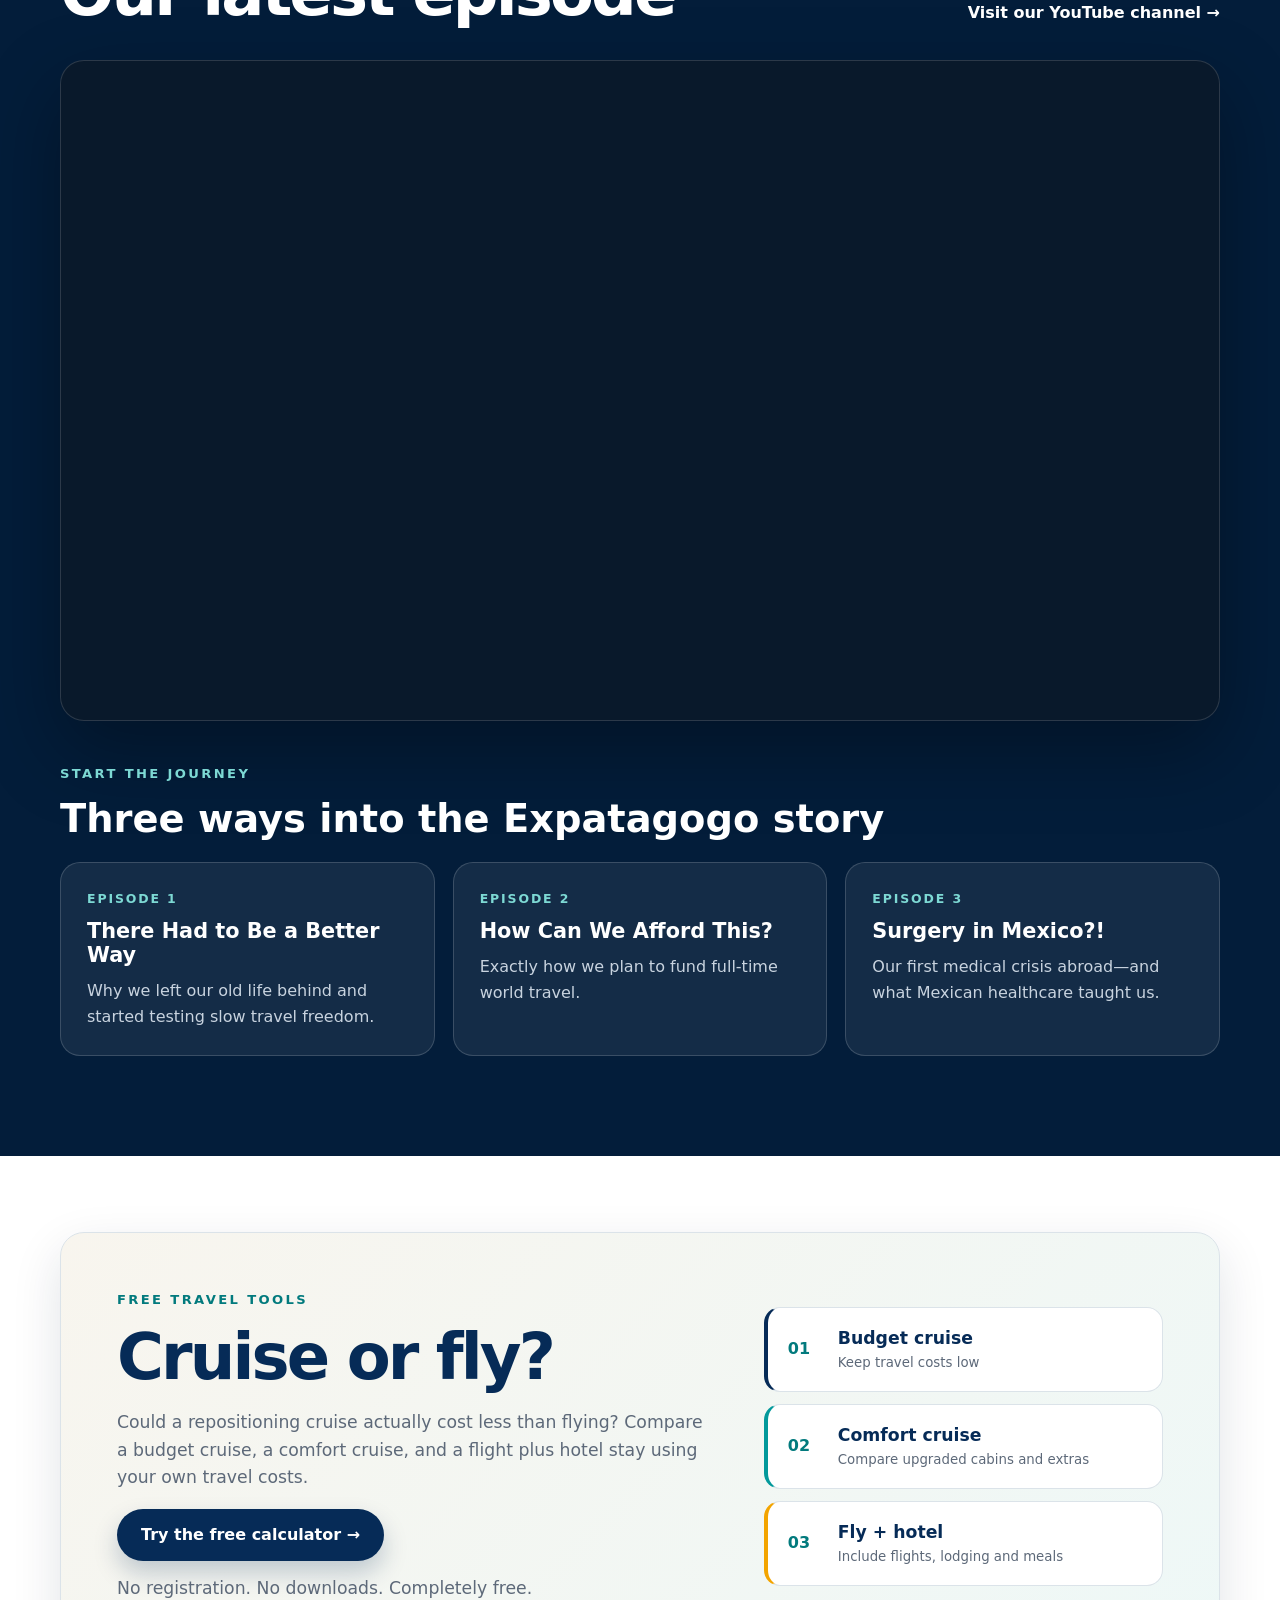
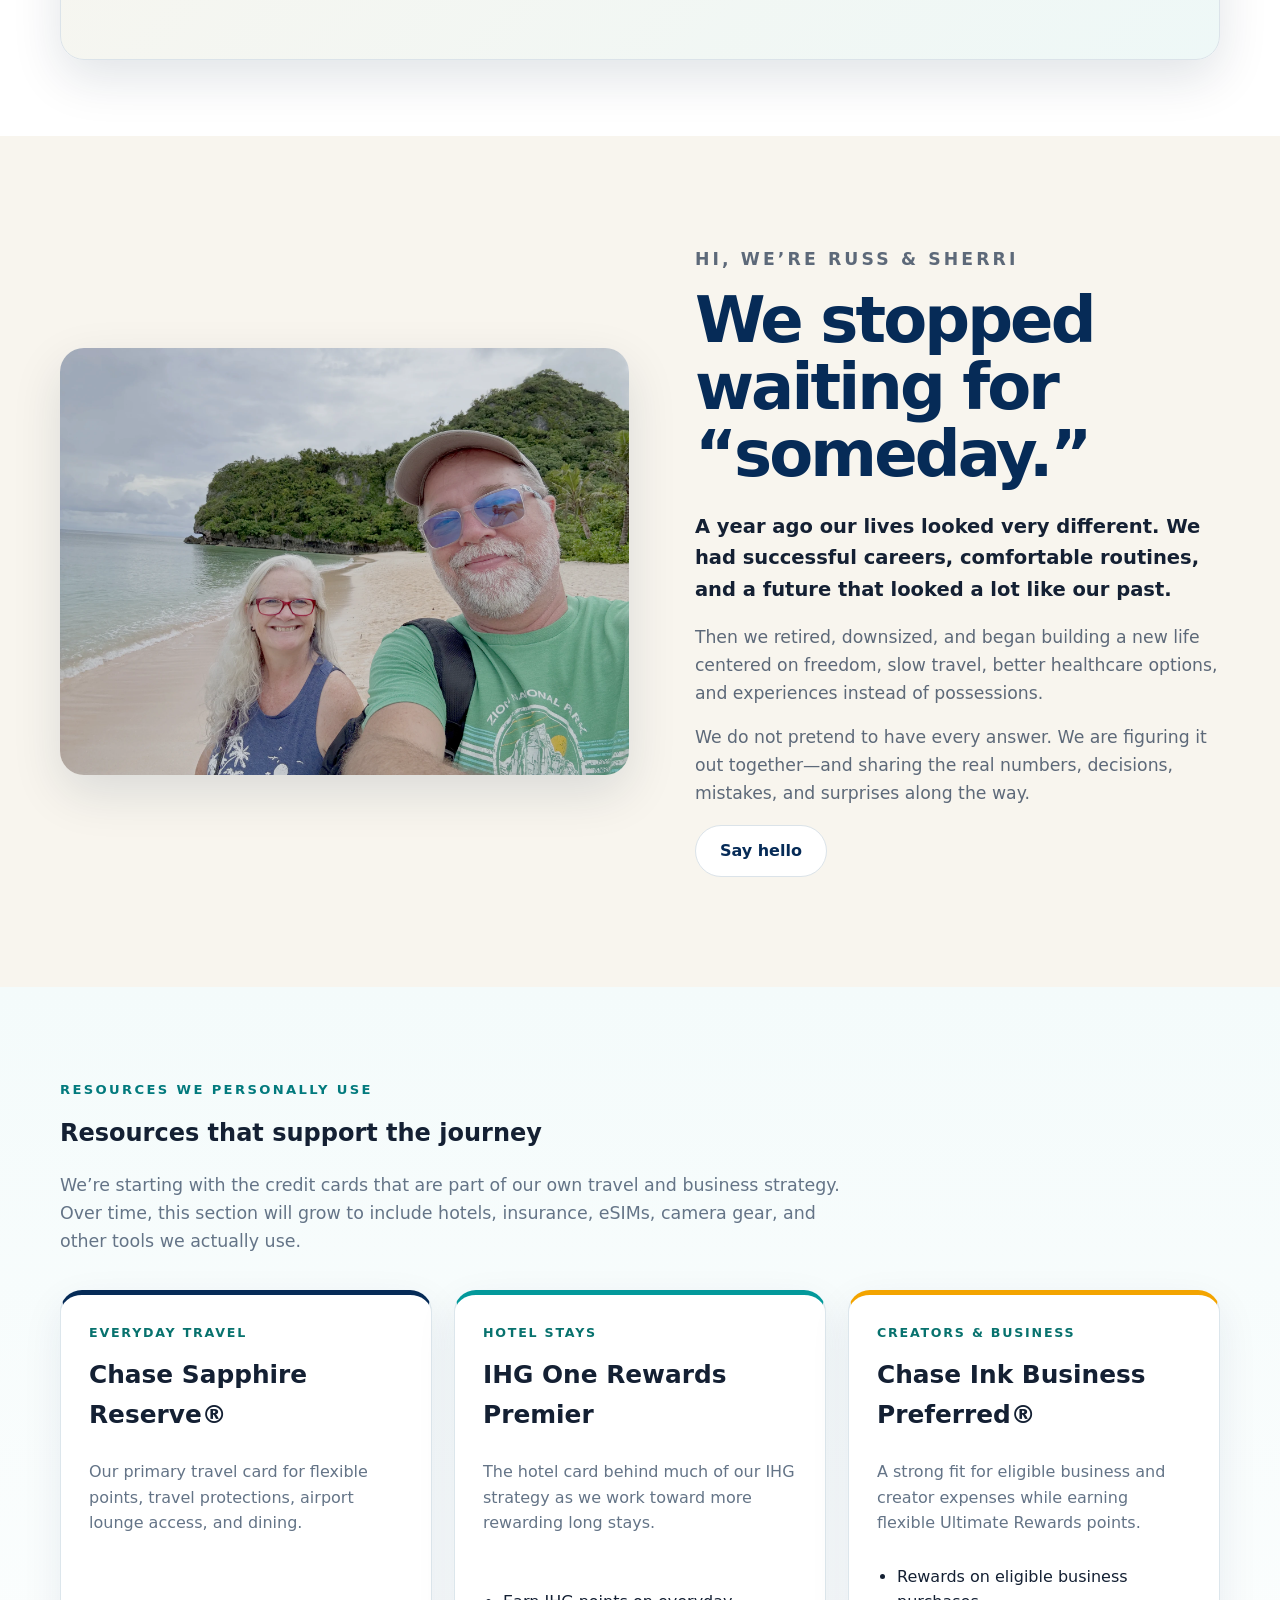
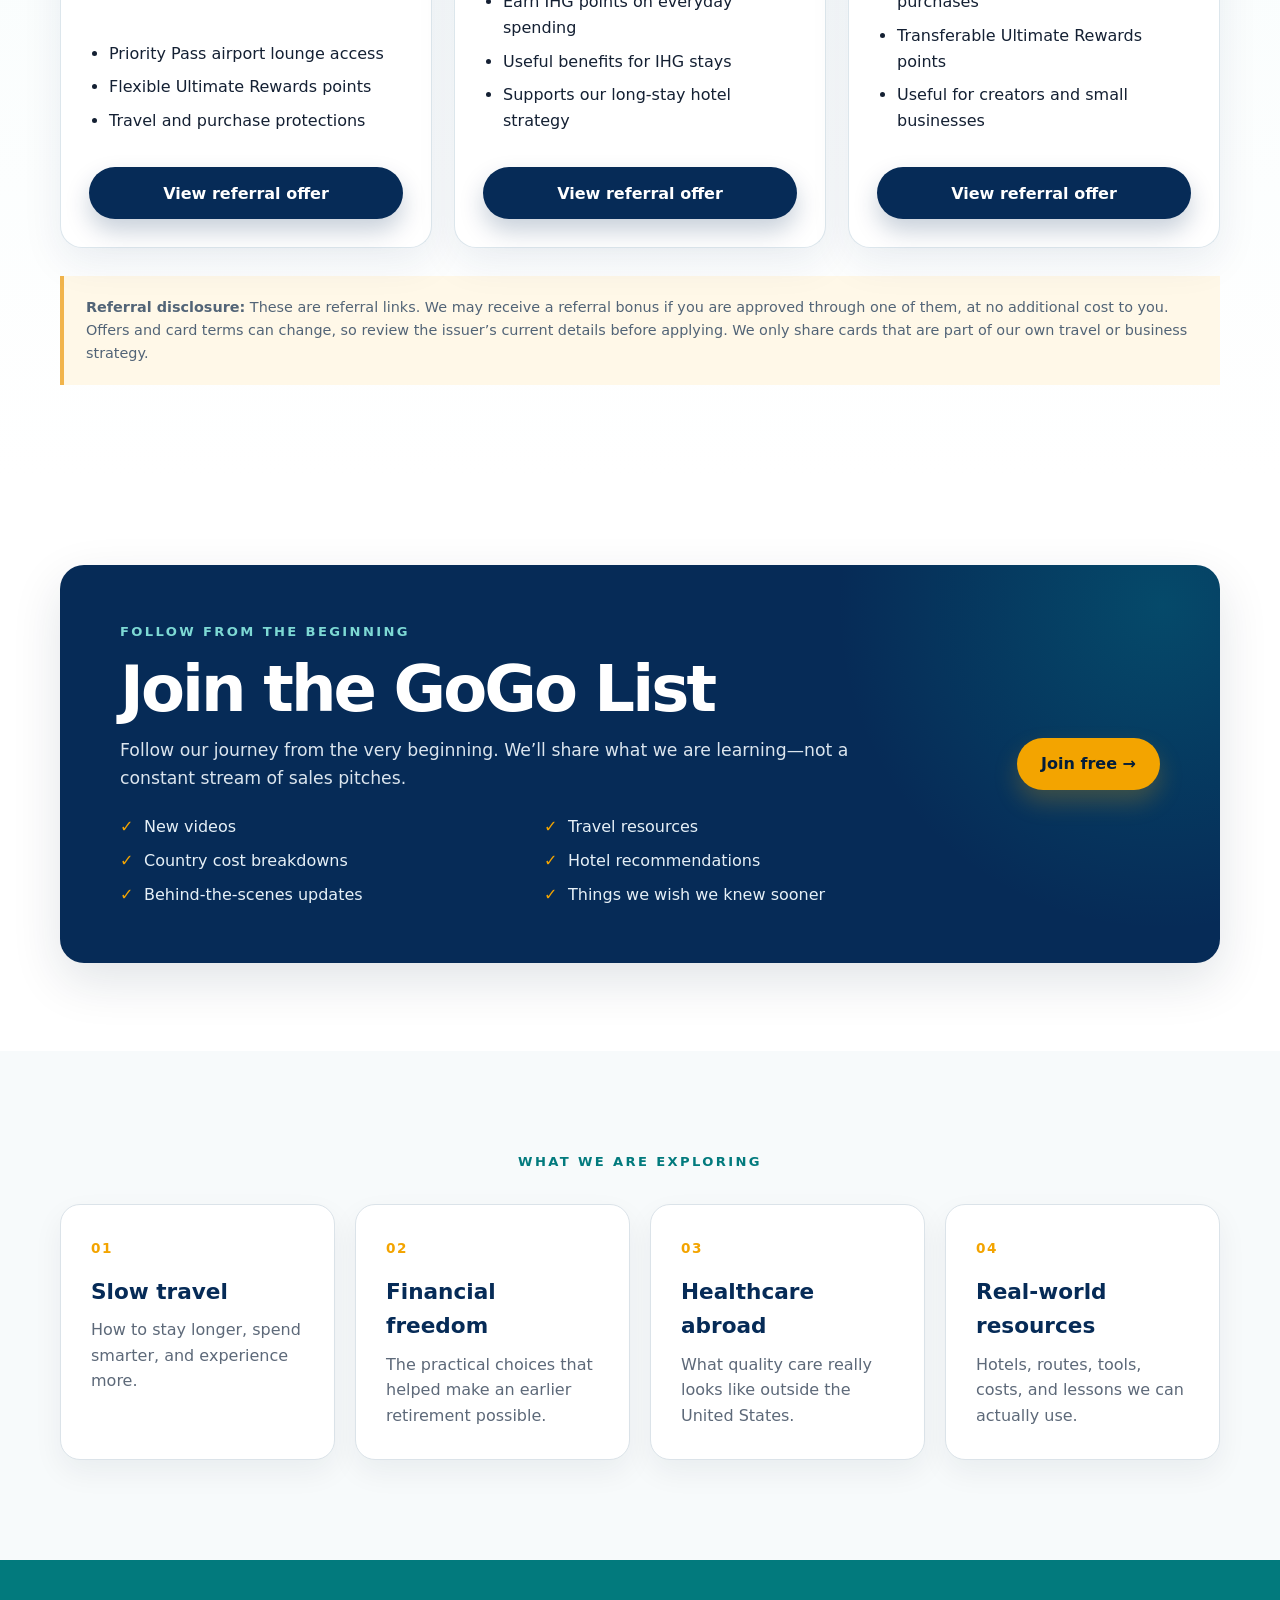
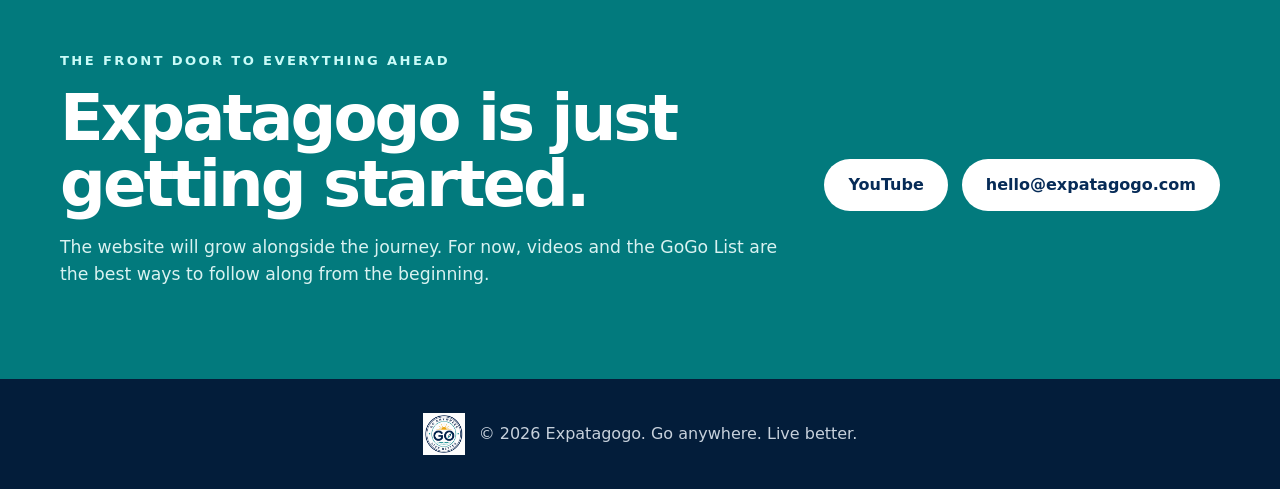
==== commit 41cb459f: "Launch travel tools and automate latest YouTube video" ====
--- a/index.html
+++ b/index.html
@@ -23,6 +23,7 @@
 <nav aria-label="Primary navigation">
 <a href="#watch">Watch</a>
 <a href="#story">Our story</a><a href="#travel-cards">Resources</a>
+<a href="#travel-tools">Travel Tools</a>
 <a href="https://expatagogo.beehiiv.com/" target="_blank" rel="noopener">GoGo List</a>
 <a href="mailto:hello@expatagogo.com">Contact</a>
 </nav>
@@ -89,6 +90,22 @@
   </div>
 </div>
 </div>
+</section>
+<section class="travel-tools-section" id="travel-tools" aria-labelledby="travel-tools-heading">
+  <div class="container travel-tools-card">
+    <div class="travel-tools-copy">
+      <p class="section-label">Free travel tools</p>
+      <h2 id="travel-tools-heading">Cruise or fly?</h2>
+      <p>Could a repositioning cruise actually cost less than flying? Compare a budget cruise, a comfort cruise, and a flight plus hotel stay using your own travel costs.</p>
+      <a class="button button-primary" href="cruise-calculator.html">Try the free calculator →</a>
+      <p class="travel-tools-note">No registration. No downloads. Completely free.</p>
+    </div>
+    <div class="travel-tools-options" aria-label="Three travel options you can compare">
+      <div><span aria-hidden="true">01</span><strong>Budget cruise</strong><small>Keep travel costs low</small></div>
+      <div><span aria-hidden="true">02</span><strong>Comfort cruise</strong><small>Compare upgraded cabins and extras</small></div>
+      <div><span aria-hidden="true">03</span><strong>Fly + hotel</strong><small>Include flights, lodging and meals</small></div>
+    </div>
+  </div>
 </section>
 <section class="story-section" id="story">
 <div class="container story-grid">
@@ -184,9 +201,16 @@
 <script src="site-config.js"></script>
 <script>
     const shell = document.getElementById("video-shell");
-    const videoId = window.EXPATAGOGO?.latestYouTubeVideoId?.trim();
+    async function loadLatestVideo() {
+    let videoId = window.EXPATAGOGO?.latestYouTubeVideoId?.trim();
+    try {
+      const response = await fetch("https://raw.githubusercontent.com/expatagogo/expatagogo-website/main/latest-video.json", {cache: "no-store", signal: AbortSignal.timeout(6000)});
+      if (!response.ok) throw new Error("Latest video unavailable");
+      const data = await response.json();
+      if (/^[A-Za-z0-9_-]{11}$/.test(data.videoId)) videoId = data.videoId;
+    } catch (error) { console.warn("Using saved video", error); }
 
-    if (shell && videoId) {
+    if (shell && /^[A-Za-z0-9_-]{11}$/.test(videoId || "")) {
       shell.innerHTML = `
         <div class="video-frame">
           <iframe
@@ -199,6 +223,8 @@
         </div>
       `;
     }
+    }
+    loadLatestVideo();
   </script>
 </body>
 </html>
--- a/styles.css
+++ b/styles.css
@@ -705,3 +705,19 @@
 .episode-card strong{display:block;margin-bottom:10px;font-size:1.3rem;line-height:1.15}
 .episode-card p{margin:0;color:#c8d3df}
 @media(max-width:840px){.episode-grid{grid-template-columns:1fr}}
+
+/* Travel tools — calculator feature */
+.travel-tools-section { padding: 76px 0; background: var(--white); scroll-margin-top: 150px; }
+.travel-tools-card { display: grid; grid-template-columns: minmax(0, 1.2fr) minmax(0, .8fr); align-items: center; gap: 48px; padding: clamp(24px, 5vw, 56px); border: 1px solid var(--line); border-radius: var(--radius); background: linear-gradient(135deg, var(--cream), #eef8f7); box-shadow: var(--shadow); }
+.travel-tools-copy h2 { color: var(--navy); font-size: clamp(2.25rem, 5vw, 4rem); line-height: 1.04; letter-spacing: -.045em; margin-bottom: 18px; }
+.travel-tools-copy > p:not(.section-label) { color: var(--muted); font-size: 1.08rem; }
+.travel-tools-copy > .travel-tools-note { font-size: .86rem; margin: 14px 0 0; }
+.travel-tools-options { display: grid; gap: 12px; }
+.travel-tools-options > div { display: grid; grid-template-columns: 38px minmax(0,1fr); column-gap: 12px; padding: 17px 20px; background: var(--white); border: 1px solid var(--line); border-radius: 16px; border-left: 4px solid var(--navy); }
+.travel-tools-options > div:nth-child(2) { border-left-color: var(--teal); }
+.travel-tools-options > div:nth-child(3) { border-left-color: var(--gold); }
+.travel-tools-options span { grid-row: span 2; align-self: center; color: var(--teal-dark); font-weight: 850; }
+.travel-tools-options strong { color: var(--navy); font-size: 1.08rem; }
+.travel-tools-options small { color: var(--muted); }
+@media (max-width: 940px) { .travel-tools-card { grid-template-columns: 1fr; gap: 28px; } }
+@media (max-width: 680px) { .travel-tools-section { padding: 48px 0; scroll-margin-top: 200px; } .travel-tools-options > div { padding: 14px; } }
